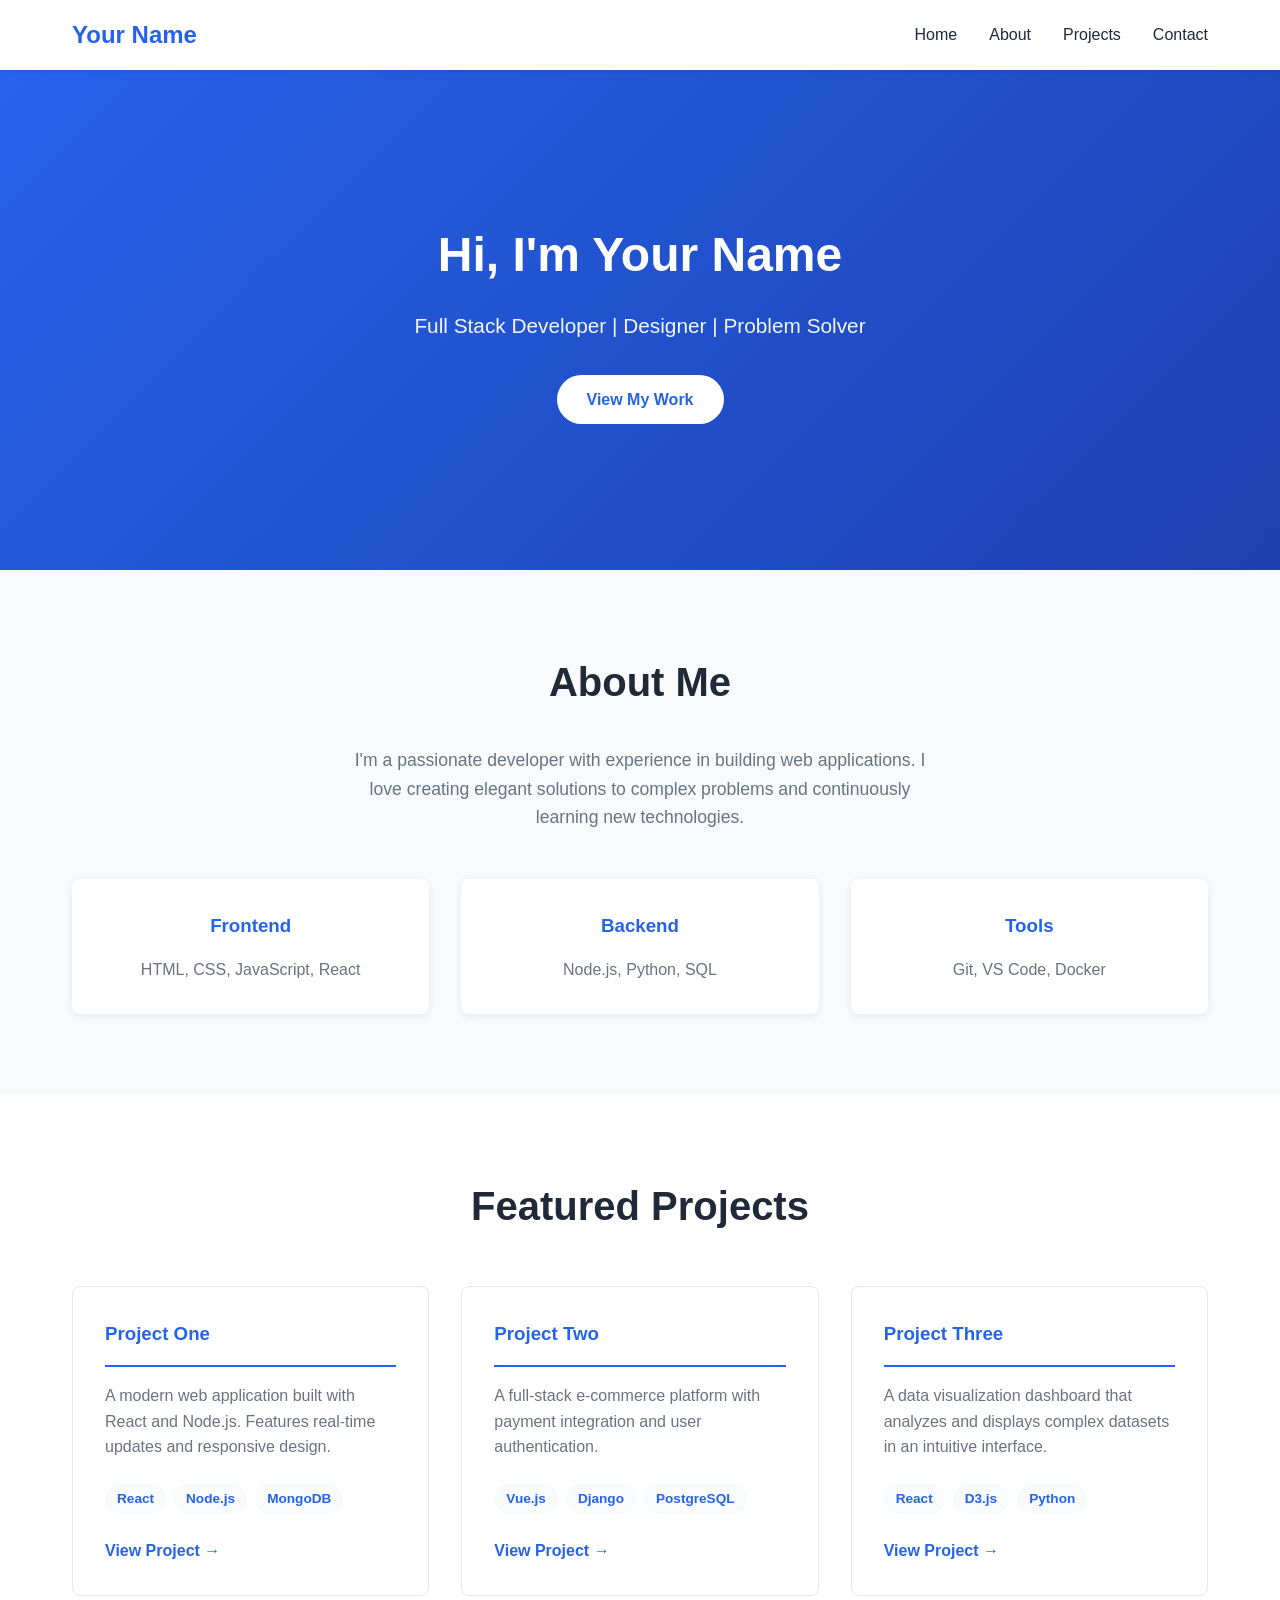
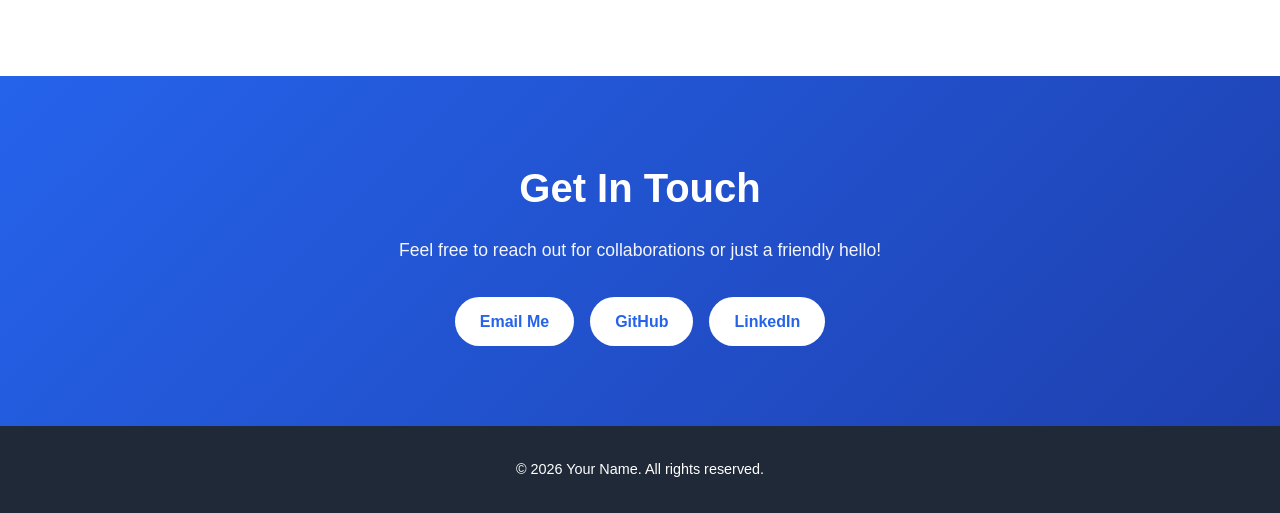
==== index.html @ 91c31c98 "first version of portfolio" ====
<!DOCTYPE html>
<html lang="en">
<head>
    <meta charset="UTF-8">
    <meta name="viewport" content="width=device-width, initial-scale=1.0">
    <title>Portfolio - Your Name</title>
    <link rel="stylesheet" href="style.css">
</head>
<body>
    <!-- Navigation -->
    <nav class="navbar">
        <div class="nav-container">
            <div class="logo">Your Name</div>
            <ul class="nav-menu">
                <li><a href="#home" class="nav-link">Home</a></li>
                <li><a href="#about" class="nav-link">About</a></li>
                <li><a href="#projects" class="nav-link">Projects</a></li>
                <li><a href="#contact" class="nav-link">Contact</a></li>
            </ul>
        </div>
    </nav>

    <!-- Hero Section -->
    <section id="home" class="hero">
        <div class="hero-content">
            <h1>Hi, I'm Your Name</h1>
            <p>Full Stack Developer | Designer | Problem Solver</p>
            <a href="#projects" class="cta-button">View My Work</a>
        </div>
    </section>

    <!-- About Section -->
    <section id="about" class="about">
        <div class="container">
            <h2>About Me</h2>
            <p>I'm a passionate developer with experience in building web applications. I love creating elegant solutions to complex problems and continuously learning new technologies.</p>
            <div class="skills">
                <div class="skill-item">
                    <h3>Frontend</h3>
                    <p>HTML, CSS, JavaScript, React</p>
                </div>
                <div class="skill-item">
                    <h3>Backend</h3>
                    <p>Node.js, Python, SQL</p>
                </div>
                <div class="skill-item">
                    <h3>Tools</h3>
                    <p>Git, VS Code, Docker</p>
                </div>
            </div>
        </div>
    </section>

    <!-- Projects Section -->
    <section id="projects" class="projects">
        <div class="container">
            <h2>Featured Projects</h2>
            <div class="projects-grid">
                <div class="project-card">
                    <div class="project-header">
                        <h3>Project One</h3>
                    </div>
                    <p>A modern web application built with React and Node.js. Features real-time updates and responsive design.</p>
                    <div class="project-tags">
                        <span>React</span>
                        <span>Node.js</span>
                        <span>MongoDB</span>
                    </div>
                    <a href="#" class="project-link">View Project →</a>
                </div>

                <div class="project-card">
                    <div class="project-header">
                        <h3>Project Two</h3>
                    </div>
                    <p>A full-stack e-commerce platform with payment integration and user authentication.</p>
                    <div class="project-tags">
                        <span>Vue.js</span>
                        <span>Django</span>
                        <span>PostgreSQL</span>
                    </div>
                    <a href="#" class="project-link">View Project →</a>
                </div>

                <div class="project-card">
                    <div class="project-header">
                        <h3>Project Three</h3>
                    </div>
                    <p>A data visualization dashboard that analyzes and displays complex datasets in an intuitive interface.</p>
                    <div class="project-tags">
                        <span>React</span>
                        <span>D3.js</span>
                        <span>Python</span>
                    </div>
                    <a href="#" class="project-link">View Project →</a>
                </div>
            </div>
        </div>
    </section>

    <!-- Contact Section -->
    <section id="contact" class="contact">
        <div class="container">
            <h2>Get In Touch</h2>
            <p>Feel free to reach out for collaborations or just a friendly hello!</p>
            <div class="contact-links">
                <a href="mailto:your.email@example.com" class="contact-button">Email Me</a>
                <a href="https://github.com" target="_blank" class="contact-button">GitHub</a>
                <a href="https://linkedin.com" target="_blank" class="contact-button">LinkedIn</a>
            </div>
        </div>
    </section>

    <!-- Footer -->
    <footer class="footer">
        <p>&copy; 2026 Your Name. All rights reserved.</p>
    </footer>

    <script src="script.js"></script>
</body>
</html>
---- style.css ----
* {
    margin: 0;
    padding: 0;
    box-sizing: border-box;
}

:root {
    --primary-color: #2563eb;
    --secondary-color: #1e40af;
    --text-color: #1f2937;
    --light-bg: #f9fafb;
    --border-color: #e5e7eb;
    --white: #ffffff;
}

body {
    font-family: -apple-system, BlinkMacSystemFont, 'Segoe UI', Roboto, Oxygen, Ubuntu, Cantarell, sans-serif;
    color: var(--text-color);
    line-height: 1.6;
    background-color: var(--white);
}

/* Navigation */
.navbar {
    background: var(--white);
    box-shadow: 0 1px 3px rgba(0, 0, 0, 0.1);
    position: sticky;
    top: 0;
    z-index: 100;
}

.nav-container {
    max-width: 1200px;
    margin: 0 auto;
    padding: 1rem 2rem;
    display: flex;
    justify-content: space-between;
    align-items: center;
}

.logo {
    font-size: 1.5rem;
    font-weight: bold;
    color: var(--primary-color);
}

.nav-menu {
    display: flex;
    list-style: none;
    gap: 2rem;
}

.nav-link {
    text-decoration: none;
    color: var(--text-color);
    transition: color 0.3s ease;
}

.nav-link:hover {
    color: var(--primary-color);
}

/* Hero Section */
.hero {
    background: linear-gradient(135deg, var(--primary-color) 0%, var(--secondary-color) 100%);
    color: var(--white);
    padding: 100px 2rem;
    text-align: center;
    min-height: 500px;
    display: flex;
    align-items: center;
    justify-content: center;
}

.hero-content h1 {
    font-size: 3rem;
    margin-bottom: 1rem;
    animation: fadeInUp 0.8s ease;
}

.hero-content p {
    font-size: 1.3rem;
    margin-bottom: 2rem;
    opacity: 0.95;
}

.cta-button {
    display: inline-block;
    background: var(--white);
    color: var(--primary-color);
    padding: 12px 30px;
    border-radius: 50px;
    text-decoration: none;
    font-weight: 600;
    transition: transform 0.3s ease, box-shadow 0.3s ease;
}

.cta-button:hover {
    transform: translateY(-3px);
    box-shadow: 0 10px 25px rgba(0, 0, 0, 0.2);
}

/* Container */
.container {
    max-width: 1200px;
    margin: 0 auto;
    padding: 0 2rem;
}

/* About Section */
.about {
    padding: 80px 2rem;
    background-color: var(--light-bg);
}

.about h2 {
    font-size: 2.5rem;
    margin-bottom: 2rem;
    text-align: center;
    color: var(--text-color);
}

.about > .container > p {
    font-size: 1.1rem;
    text-align: center;
    max-width: 600px;
    margin: 0 auto 3rem;
    color: #6b7280;
}

.skills {
    display: grid;
    grid-template-columns: repeat(auto-fit, minmax(250px, 1fr));
    gap: 2rem;
    margin-top: 3rem;
}

.skill-item {
    background: var(--white);
    padding: 2rem;
    border-radius: 8px;
    text-align: center;
    box-shadow: 0 2px 8px rgba(0, 0, 0, 0.08);
    transition: transform 0.3s ease;
}

.skill-item:hover {
    transform: translateY(-5px);
}

.skill-item h3 {
    color: var(--primary-color);
    margin-bottom: 1rem;
}

.skill-item p {
    color: #6b7280;
}

/* Projects Section */
.projects {
    padding: 80px 2rem;
}

.projects h2 {
    font-size: 2.5rem;
    text-align: center;
    margin-bottom: 3rem;
    color: var(--text-color);
}

.projects-grid {
    display: grid;
    grid-template-columns: repeat(auto-fit, minmax(300px, 1fr));
    gap: 2rem;
}

.project-card {
    background: var(--white);
    border: 1px solid var(--border-color);
    border-radius: 8px;
    padding: 2rem;
    transition: all 0.3s ease;
}

.project-card:hover {
    box-shadow: 0 10px 25px rgba(0, 0, 0, 0.1);
    transform: translateY(-5px);
    border-color: var(--primary-color);
}

.project-header {
    border-bottom: 2px solid var(--primary-color);
    padding-bottom: 1rem;
    margin-bottom: 1rem;
}

.project-card h3 {
    color: var(--primary-color);
}

.project-card p {
    color: #6b7280;
    margin-bottom: 1.5rem;
}

.project-tags {
    display: flex;
    flex-wrap: wrap;
    gap: 0.5rem;
    margin-bottom: 1.5rem;
}

.project-tags span {
    background: var(--light-bg);
    color: var(--primary-color);
    padding: 0.25rem 0.75rem;
    border-radius: 20px;
    font-size: 0.85rem;
    font-weight: 600;
}

.project-link {
    color: var(--primary-color);
    text-decoration: none;
    font-weight: 600;
    transition: color 0.3s ease;
}

.project-link:hover {
    color: var(--secondary-color);
}

/* Contact Section */
.contact {
    background: linear-gradient(135deg, var(--primary-color) 0%, var(--secondary-color) 100%);
    color: var(--white);
    padding: 80px 2rem;
    text-align: center;
}

.contact h2 {
    font-size: 2.5rem;
    margin-bottom: 1rem;
}

.contact > .container > p {
    font-size: 1.1rem;
    margin-bottom: 2rem;
    opacity: 0.95;
}

.contact-links {
    display: flex;
    gap: 1rem;
    justify-content: center;
    flex-wrap: wrap;
}

.contact-button {
    background: var(--white);
    color: var(--primary-color);
    padding: 12px 25px;
    border-radius: 50px;
    text-decoration: none;
    font-weight: 600;
    transition: all 0.3s ease;
}

.contact-button:hover {
    background: var(--light-bg);
    transform: translateY(-3px);
}

/* Footer */
.footer {
    background: var(--text-color);
    color: var(--white);
    text-align: center;
    padding: 2rem;
    font-size: 0.9rem;
}

/* Animations */
@keyframes fadeInUp {
    from {
        opacity: 0;
        transform: translateY(20px);
    }
    to {
        opacity: 1;
        transform: translateY(0);
    }
}

/* Responsive */
@media (max-width: 768px) {
    .nav-menu {
        gap: 1rem;
    }

    .hero-content h1 {
        font-size: 2rem;
    }

    .hero-content p {
        font-size: 1rem;
    }

    .about h2,
    .projects h2,
    .contact h2 {
        font-size: 2rem;
    }

    .contact-links {
        flex-direction: column;
        align-items: center;
    }

    .contact-button {
        width: 100%;
        max-width: 200px;
    }
}
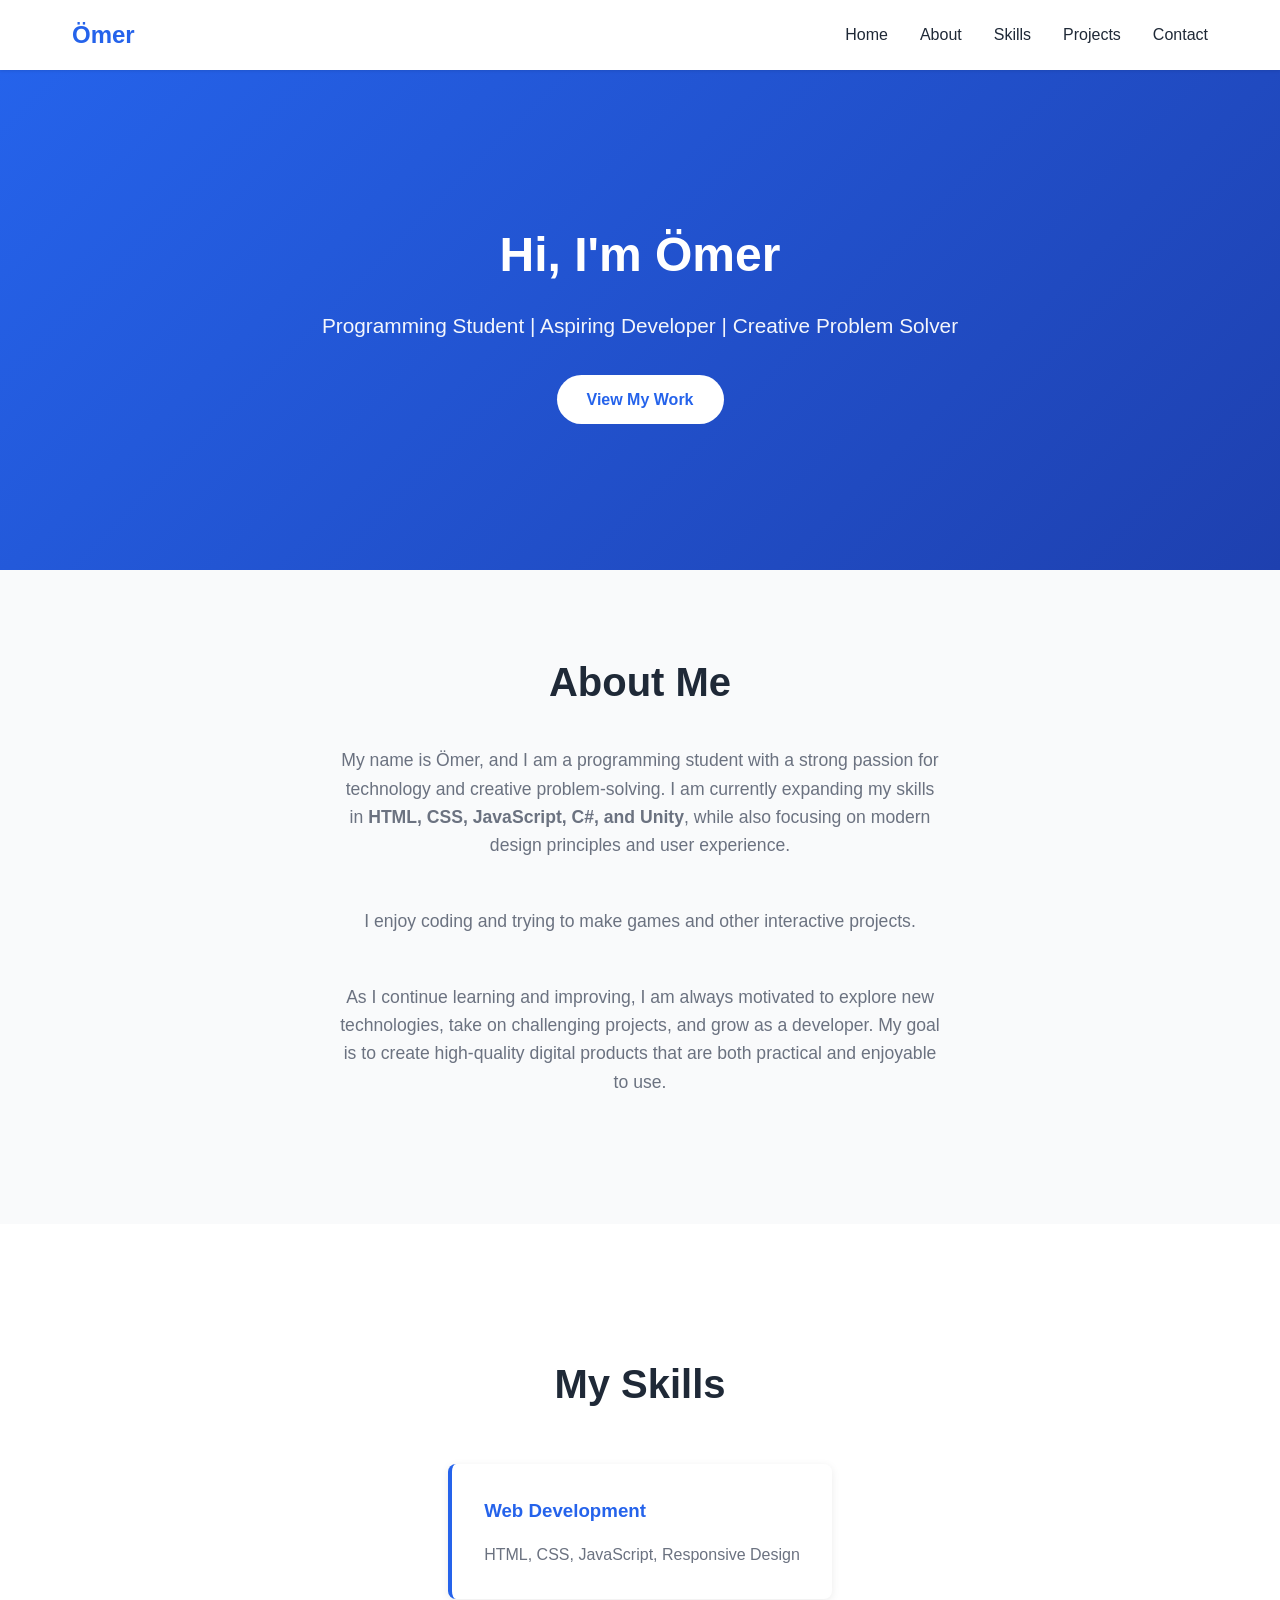
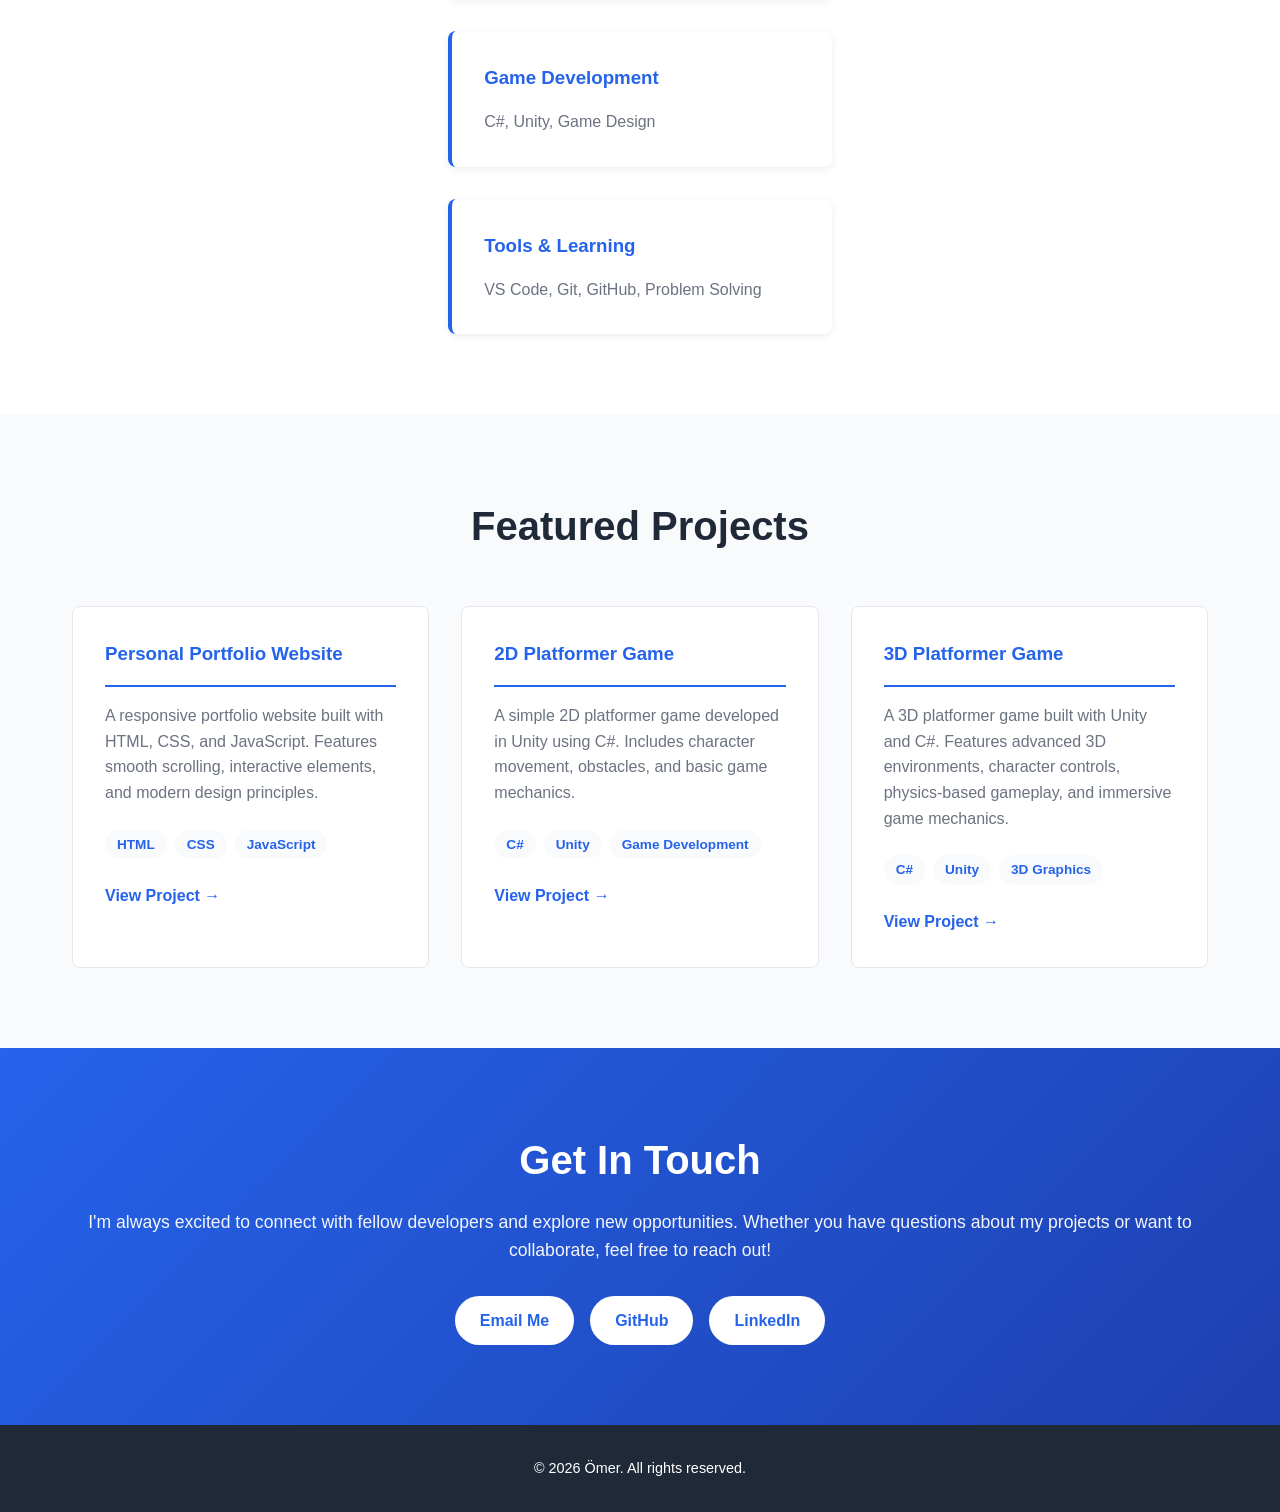
==== commit 190b0538: "h agsdunsa" ====
--- a/index.html
+++ b/index.html
@@ -3,17 +3,18 @@
 <head>
     <meta charset="UTF-8">
     <meta name="viewport" content="width=device-width, initial-scale=1.0">
-    <title>Portfolio - Your Name</title>
+    <title>Ömer - Full Stack Developer</title>
     <link rel="stylesheet" href="style.css">
 </head>
 <body>
     <!-- Navigation -->
     <nav class="navbar">
         <div class="nav-container">
-            <div class="logo">Your Name</div>
+            <div class="logo">Ömer</div>
             <ul class="nav-menu">
                 <li><a href="#home" class="nav-link">Home</a></li>
                 <li><a href="#about" class="nav-link">About</a></li>
+                <li><a href="#skills" class="nav-link">Skills</a></li>
                 <li><a href="#projects" class="nav-link">Projects</a></li>
                 <li><a href="#contact" class="nav-link">Contact</a></li>
             </ul>
@@ -23,8 +24,8 @@
     <!-- Hero Section -->
     <section id="home" class="hero">
         <div class="hero-content">
-            <h1>Hi, I'm Your Name</h1>
-            <p>Full Stack Developer | Designer | Problem Solver</p>
+            <h1>Hi, I'm Ömer</h1>
+            <p>Programming Student | Aspiring Developer | Creative Problem Solver</p>
             <a href="#projects" class="cta-button">View My Work</a>
         </div>
     </section>
@@ -33,19 +34,28 @@
     <section id="about" class="about">
         <div class="container">
             <h2>About Me</h2>
-            <p>I'm a passionate developer with experience in building web applications. I love creating elegant solutions to complex problems and continuously learning new technologies.</p>
-            <div class="skills">
-                <div class="skill-item">
-                    <h3>Frontend</h3>
-                    <p>HTML, CSS, JavaScript, React</p>
+            <p>My name is Ömer, and I am a programming student with a strong passion for technology and creative problem-solving. I am currently expanding my skills in <strong>HTML, CSS, JavaScript, C#, and Unity</strong>, while also focusing on modern design principles and user experience.</p>
+            <p>I enjoy coding and trying to make games and other interactive projects.</p>
+            <p>As I continue learning and improving, I am always motivated to explore new technologies, take on challenging projects, and grow as a developer. My goal is to create high-quality digital products that are both practical and enjoyable to use.</p>
+        </div>
+    </section>
+
+    <!-- Skills Section -->
+    <section id="skills" class="skills">
+        <div class="container">
+            <h2>My Skills</h2>
+            <div class="skills-grid">
+                <div class="skill-card">
+                    <h3>Web Development</h3>
+                    <p>HTML, CSS, JavaScript, Responsive Design</p>
                 </div>
-                <div class="skill-item">
-                    <h3>Backend</h3>
-                    <p>Node.js, Python, SQL</p>
+                <div class="skill-card">
+                    <h3>Game Development</h3>
+                    <p>C#, Unity, Game Design</p>
                 </div>
-                <div class="skill-item">
-                    <h3>Tools</h3>
-                    <p>Git, VS Code, Docker</p>
+                <div class="skill-card">
+                    <h3>Tools & Learning</h3>
+                    <p>VS Code, Git, GitHub, Problem Solving</p>
                 </div>
             </div>
         </div>
@@ -58,41 +68,41 @@
             <div class="projects-grid">
                 <div class="project-card">
                     <div class="project-header">
-                        <h3>Project One</h3>
+                        <h3>Personal Portfolio Website</h3>
                     </div>
-                    <p>A modern web application built with React and Node.js. Features real-time updates and responsive design.</p>
+                    <p>A responsive portfolio website built with HTML, CSS, and JavaScript. Features smooth scrolling, interactive elements, and modern design principles.</p>
                     <div class="project-tags">
-                        <span>React</span>
-                        <span>Node.js</span>
-                        <span>MongoDB</span>
+                        <span>HTML</span>
+                        <span>CSS</span>
+                        <span>JavaScript</span>
                     </div>
-                    <a href="#" class="project-link">View Project →</a>
+                    <a href="#" class="project-link" data-project="portfolio">View Project →</a>
                 </div>
 
                 <div class="project-card">
                     <div class="project-header">
-                        <h3>Project Two</h3>
+                        <h3>2D Platformer Game</h3>
                     </div>
-                    <p>A full-stack e-commerce platform with payment integration and user authentication.</p>
+                    <p>A simple 2D platformer game developed in Unity using C#. Includes character movement, obstacles, and basic game mechanics.</p>
                     <div class="project-tags">
-                        <span>Vue.js</span>
-                        <span>Django</span>
-                        <span>PostgreSQL</span>
+                        <span>C#</span>
+                        <span>Unity</span>
+                        <span>Game Development</span>
                     </div>
-                    <a href="#" class="project-link">View Project →</a>
+                    <a href="#" class="project-link" data-project="game">View Project →</a>
                 </div>
 
                 <div class="project-card">
                     <div class="project-header">
-                        <h3>Project Three</h3>
+                        <h3>3D Platformer Game</h3>
                     </div>
-                    <p>A data visualization dashboard that analyzes and displays complex datasets in an intuitive interface.</p>
+                    <p>A 3D platformer game built with Unity and C#. Features advanced 3D environments, character controls, physics-based gameplay, and immersive game mechanics.</p>
                     <div class="project-tags">
-                        <span>React</span>
-                        <span>D3.js</span>
-                        <span>Python</span>
+                        <span>C#</span>
+                        <span>Unity</span>
+                        <span>3D Graphics</span>
                     </div>
-                    <a href="#" class="project-link">View Project →</a>
+                    <a href="#" class="project-link" data-project="3dgame">View Project →</a>
                 </div>
             </div>
         </div>
@@ -102,9 +112,9 @@
     <section id="contact" class="contact">
         <div class="container">
             <h2>Get In Touch</h2>
-            <p>Feel free to reach out for collaborations or just a friendly hello!</p>
+            <p>I'm always excited to connect with fellow developers and explore new opportunities. Whether you have questions about my projects or want to collaborate, feel free to reach out!</p>
             <div class="contact-links">
-                <a href="mailto:your.email@example.com" class="contact-button">Email Me</a>
+                <a href="mailto:omer.kipcak@email.com" class="contact-button">Email Me</a>
                 <a href="https://github.com" target="_blank" class="contact-button">GitHub</a>
                 <a href="https://linkedin.com" target="_blank" class="contact-button">LinkedIn</a>
             </div>
@@ -113,8 +123,18 @@
 
     <!-- Footer -->
     <footer class="footer">
-        <p>&copy; 2026 Your Name. All rights reserved.</p>
+        <p>&copy; 2026 Ömer. All rights reserved.</p>
     </footer>
+
+    <!-- Project Modal -->
+    <div id="projectModal" class="modal">
+        <div class="modal-content">
+            <span class="close-modal">&times;</span>
+            <div id="modalContent">
+                <!-- Project details will be loaded here -->
+            </div>
+        </div>
+    </div>
 
     <script src="script.js"></script>
 </body>
--- a/style.css
+++ b/style.css
@@ -1,325 +1,931 @@
-* {
-    margin: 0;
-    padding: 0;
-    box-sizing: border-box;
-}
-
-:root {
-    --primary-color: #2563eb;
-    --secondary-color: #1e40af;
-    --text-color: #1f2937;
-    --light-bg: #f9fafb;
-    --border-color: #e5e7eb;
-    --white: #ffffff;
-}
-
-body {
-    font-family: -apple-system, BlinkMacSystemFont, 'Segoe UI', Roboto, Oxygen, Ubuntu, Cantarell, sans-serif;
-    color: var(--text-color);
-    line-height: 1.6;
-    background-color: var(--white);
-}
-
-/* Navigation */
-.navbar {
-    background: var(--white);
-    box-shadow: 0 1px 3px rgba(0, 0, 0, 0.1);
-    position: sticky;
-    top: 0;
-    z-index: 100;
-}
-
-.nav-container {
-    max-width: 1200px;
-    margin: 0 auto;
-    padding: 1rem 2rem;
-    display: flex;
-    justify-content: space-between;
-    align-items: center;
-}
-
-.logo {
-    font-size: 1.5rem;
-    font-weight: bold;
-    color: var(--primary-color);
-}
-
-.nav-menu {
-    display: flex;
-    list-style: none;
-    gap: 2rem;
-}
-
-.nav-link {
-    text-decoration: none;
-    color: var(--text-color);
-    transition: color 0.3s ease;
-}
-
-.nav-link:hover {
-    color: var(--primary-color);
-}
-
-/* Hero Section */
-.hero {
-    background: linear-gradient(135deg, var(--primary-color) 0%, var(--secondary-color) 100%);
-    color: var(--white);
-    padding: 100px 2rem;
-    text-align: center;
-    min-height: 500px;
-    display: flex;
-    align-items: center;
-    justify-content: center;
-}
-
-.hero-content h1 {
-    font-size: 3rem;
-    margin-bottom: 1rem;
-    animation: fadeInUp 0.8s ease;
-}
-
-.hero-content p {
-    font-size: 1.3rem;
-    margin-bottom: 2rem;
-    opacity: 0.95;
-}
-
-.cta-button {
-    display: inline-block;
-    background: var(--white);
-    color: var(--primary-color);
-    padding: 12px 30px;
-    border-radius: 50px;
-    text-decoration: none;
-    font-weight: 600;
-    transition: transform 0.3s ease, box-shadow 0.3s ease;
-}
-
-.cta-button:hover {
-    transform: translateY(-3px);
-    box-shadow: 0 10px 25px rgba(0, 0, 0, 0.2);
-}
-
-/* Container */
-.container {
-    max-width: 1200px;
-    margin: 0 auto;
-    padding: 0 2rem;
-}
-
-/* About Section */
-.about {
-    padding: 80px 2rem;
-    background-color: var(--light-bg);
-}
-
-.about h2 {
-    font-size: 2.5rem;
-    margin-bottom: 2rem;
-    text-align: center;
-    color: var(--text-color);
-}
-
-.about > .container > p {
-    font-size: 1.1rem;
-    text-align: center;
-    max-width: 600px;
-    margin: 0 auto 3rem;
-    color: #6b7280;
-}
-
-.skills {
-    display: grid;
-    grid-template-columns: repeat(auto-fit, minmax(250px, 1fr));
-    gap: 2rem;
-    margin-top: 3rem;
-}
-
-.skill-item {
-    background: var(--white);
-    padding: 2rem;
-    border-radius: 8px;
-    text-align: center;
-    box-shadow: 0 2px 8px rgba(0, 0, 0, 0.08);
-    transition: transform 0.3s ease;
-}
-
-.skill-item:hover {
-    transform: translateY(-5px);
-}
-
-.skill-item h3 {
-    color: var(--primary-color);
-    margin-bottom: 1rem;
-}
-
-.skill-item p {
-    color: #6b7280;
-}
-
-/* Projects Section */
-.projects {
-    padding: 80px 2rem;
-}
-
-.projects h2 {
-    font-size: 2.5rem;
-    text-align: center;
-    margin-bottom: 3rem;
-    color: var(--text-color);
-}
-
-.projects-grid {
-    display: grid;
-    grid-template-columns: repeat(auto-fit, minmax(300px, 1fr));
-    gap: 2rem;
-}
-
-.project-card {
-    background: var(--white);
-    border: 1px solid var(--border-color);
-    border-radius: 8px;
-    padding: 2rem;
-    transition: all 0.3s ease;
-}
-
-.project-card:hover {
-    box-shadow: 0 10px 25px rgba(0, 0, 0, 0.1);
-    transform: translateY(-5px);
-    border-color: var(--primary-color);
-}
-
-.project-header {
-    border-bottom: 2px solid var(--primary-color);
-    padding-bottom: 1rem;
-    margin-bottom: 1rem;
-}
-
-.project-card h3 {
-    color: var(--primary-color);
-}
-
-.project-card p {
-    color: #6b7280;
-    margin-bottom: 1.5rem;
-}
-
-.project-tags {
-    display: flex;
-    flex-wrap: wrap;
-    gap: 0.5rem;
-    margin-bottom: 1.5rem;
-}
-
-.project-tags span {
-    background: var(--light-bg);
-    color: var(--primary-color);
-    padding: 0.25rem 0.75rem;
-    border-radius: 20px;
-    font-size: 0.85rem;
-    font-weight: 600;
-}
-
-.project-link {
-    color: var(--primary-color);
-    text-decoration: none;
-    font-weight: 600;
-    transition: color 0.3s ease;
-}
-
-.project-link:hover {
-    color: var(--secondary-color);
-}
-
-/* Contact Section */
-.contact {
-    background: linear-gradient(135deg, var(--primary-color) 0%, var(--secondary-color) 100%);
-    color: var(--white);
-    padding: 80px 2rem;
-    text-align: center;
-}
-
-.contact h2 {
-    font-size: 2.5rem;
-    margin-bottom: 1rem;
-}
-
-.contact > .container > p {
-    font-size: 1.1rem;
-    margin-bottom: 2rem;
-    opacity: 0.95;
-}
-
-.contact-links {
-    display: flex;
-    gap: 1rem;
-    justify-content: center;
-    flex-wrap: wrap;
-}
-
-.contact-button {
-    background: var(--white);
-    color: var(--primary-color);
-    padding: 12px 25px;
-    border-radius: 50px;
-    text-decoration: none;
-    font-weight: 600;
-    transition: all 0.3s ease;
-}
-
-.contact-button:hover {
-    background: var(--light-bg);
-    transform: translateY(-3px);
-}
-
-/* Footer */
-.footer {
-    background: var(--text-color);
-    color: var(--white);
-    text-align: center;
-    padding: 2rem;
-    font-size: 0.9rem;
-}
-
-/* Animations */
-@keyframes fadeInUp {
-    from {
-        opacity: 0;
-        transform: translateY(20px);
-    }
-    to {
-        opacity: 1;
-        transform: translateY(0);
-    }
-}
-
-/* Responsive */
-@media (max-width: 768px) {
-    .nav-menu {
-        gap: 1rem;
-    }
-
-    .hero-content h1 {
-        font-size: 2rem;
-    }
-
-    .hero-content p {
-        font-size: 1rem;
-    }
-
-    .about h2,
-    .projects h2,
-    .contact h2 {
-        font-size: 2rem;
-    }
-
-    .contact-links {
-        flex-direction: column;
-        align-items: center;
-    }
-
-    .contact-button {
-        width: 100%;
-        max-width: 200px;
-    }
-}
+* {
+    margin: 0;
+    padding: 0;
+    box-sizing: border-box;
+}
+
+:root {
+    --primary-color: #2563eb;
+    --secondary-color: #1e40af;
+    --text-color: #1f2937;
+    --light-bg: #f9fafb;
+    --border-color: #e5e7eb;
+    --white: #ffffff;
+}
+
+body {
+    font-family: -apple-system, BlinkMacSystemFont, 'Segoe UI', Roboto, Oxygen, Ubuntu, Cantarell, sans-serif;
+    color: var(--text-color);
+    line-height: 1.6;
+    background-color: var(--white);
+}
+
+/* Navigation */
+.navbar {
+    background: var(--white);
+    box-shadow: 0 1px 3px rgba(0, 0, 0, 0.1);
+    position: sticky;
+    top: 0;
+    z-index: 100;
+}
+
+.nav-container {
+    max-width: 1200px;
+    margin: 0 auto;
+    padding: 1rem 2rem;
+    display: flex;
+    justify-content: space-between;
+    align-items: center;
+}
+
+.logo {
+    font-size: 1.5rem;
+    font-weight: bold;
+    color: var(--primary-color);
+}
+
+.nav-menu {
+    display: flex;
+    list-style: none;
+    gap: 2rem;
+}
+
+.nav-link {
+    text-decoration: none;
+    color: var(--text-color);
+    transition: color 0.3s ease;
+}
+
+.nav-link:hover {
+    color: var(--primary-color);
+}
+
+/* Hero Section */
+.hero {
+    background: linear-gradient(135deg, var(--primary-color) 0%, var(--secondary-color) 100%);
+    color: var(--white);
+    padding: 100px 2rem;
+    text-align: center;
+    min-height: 500px;
+    display: flex;
+    align-items: center;
+    justify-content: center;
+}
+
+.hero-content h1 {
+    font-size: 3rem;
+    margin-bottom: 1rem;
+    animation: fadeInUp 0.8s ease;
+}
+
+.hero-content p {
+    font-size: 1.3rem;
+    margin-bottom: 2rem;
+    opacity: 0.95;
+}
+
+.cta-button {
+    display: inline-block;
+    background: var(--white);
+    color: var(--primary-color);
+    padding: 12px 30px;
+    border-radius: 50px;
+    text-decoration: none;
+    font-weight: 600;
+    transition: transform 0.3s ease, box-shadow 0.3s ease;
+}
+
+.cta-button:hover {
+    transform: translateY(-3px);
+    box-shadow: 0 10px 25px rgba(0, 0, 0, 0.2);
+}
+
+/* Container */
+.container {
+    max-width: 1200px;
+    margin: 0 auto;
+    padding: 0 2rem;
+}
+
+/* About Section */
+.about {
+    padding: 80px 2rem;
+    background-color: var(--light-bg);
+}
+
+.about h2 {
+    font-size: 2.5rem;
+    margin-bottom: 2rem;
+    text-align: center;
+    color: var(--text-color);
+}
+
+.about .container > p {
+    font-size: 1.1rem;
+    text-align: center;
+    max-width: 700px;
+    margin: 0 auto;
+    color: #6b7280;
+}
+
+/* Skills Section */
+.skills {
+    padding: 80px 2rem;
+}
+
+.skills h2 {
+    font-size: 2.5rem;
+    text-align: center;
+    margin-bottom: 3rem;
+    color: var(--text-color);
+}
+
+.skills-grid {
+    display: grid;
+    grid-template-columns: repeat(auto-fit, minmax(250px, 1fr));
+    gap: 2rem;
+}
+
+.skill-card {
+    background: var(--white);
+    padding: 2rem;
+    border-radius: 8px;
+    border-left: 4px solid var(--primary-color);
+    box-shadow: 0 2px 8px rgba(0, 0, 0, 0.08);
+    transition: transform 0.3s ease;
+}
+
+.skill-card:hover {
+    transform: translateY(-5px);
+    box-shadow: 0 8px 16px rgba(0, 0, 0, 0.12);
+}
+
+.skill-card h3 {
+    color: var(--primary-color);
+    margin-bottom: 1rem;
+}
+
+.skill-card p {
+    color: #6b7280;
+}
+
+/* Projects Section */
+.projects {
+    padding: 80px 2rem;
+    background-color: var(--light-bg);
+}
+
+.projects h2 {
+    font-size: 2.5rem;
+    text-align: center;
+    margin-bottom: 3rem;
+    color: var(--text-color);
+}
+
+.projects-grid {
+    display: grid;
+    grid-template-columns: repeat(auto-fit, minmax(300px, 1fr));
+    gap: 2rem;
+}
+
+.project-card {
+    background: var(--white);
+    border: 1px solid var(--border-color);
+    border-radius: 8px;
+    padding: 2rem;
+    transition: all 0.3s ease;
+}
+
+.project-card:hover {
+    box-shadow: 0 10px 25px rgba(0, 0, 0, 0.1);
+    transform: translateY(-5px);
+    border-color: var(--primary-color);
+}
+
+.project-header {
+    border-bottom: 2px solid var(--primary-color);
+    padding-bottom: 1rem;
+    margin-bottom: 1rem;
+}
+
+.project-card h3 {
+    color: var(--primary-color);
+}
+
+.project-card p {
+    color: #6b7280;
+    margin-bottom: 1.5rem;
+}
+
+.project-tags {
+    display: flex;
+    flex-wrap: wrap;
+    gap: 0.5rem;
+    margin-bottom: 1.5rem;
+}
+
+.project-tags span {
+    background: var(--light-bg);
+    color: var(--primary-color);
+    padding: 0.25rem 0.75rem;
+    border-radius: 20px;
+    font-size: 0.85rem;
+    font-weight: 600;
+}
+
+.project-link {
+    color: var(--primary-color);
+    text-decoration: none;
+    font-weight: 600;
+    transition: color 0.3s ease;
+}
+
+.project-link:hover {
+    color: var(--secondary-color);
+}
+
+/* Contact Section */
+.contact {
+    background: linear-gradient(135deg, var(--primary-color) 0%, var(--secondary-color) 100%);
+    color: var(--white);
+    padding: 80px 2rem;
+    text-align: center;
+}
+
+.contact h2 {
+    font-size: 2.5rem;
+    margin-bottom: 1rem;
+}
+
+.contact .container > p {
+    font-size: 1.1rem;
+    margin-bottom: 2rem;
+    opacity: 0.95;
+}
+
+.contact-links {
+    display: flex;
+    gap: 1rem;
+    justify-content: center;
+    flex-wrap: wrap;
+}
+
+.contact-button {
+    background: var(--white);
+    color: var(--primary-color);
+    padding: 12px 25px;
+    border-radius: 50px;
+    text-decoration: none;
+    font-weight: 600;
+    transition: all 0.3s ease;
+}
+
+.contact-button:hover {
+    background: var(--light-bg);
+    transform: translateY(-3px);
+}
+
+/* Footer */
+.footer {
+    background: var(--text-color);
+    color: var(--white);
+    text-align: center;
+    padding: 2rem;
+    font-size: 0.9rem;
+}
+
+/* Animations */
+@keyframes fadeInUp {
+    from {
+        opacity: 0;
+        transform: translateY(20px);
+    }
+    to {
+        opacity: 1;
+        transform: translateY(0);
+    }
+}
+
+/* Responsive */
+@media (max-width: 768px) {
+    .nav-menu {
+        gap: 1rem;
+    }
+
+    .hero-content h1 {
+        font-size: 2rem;
+    }
+
+    .hero-content p {
+        font-size: 1rem;
+    }
+
+    .about h2,
+    .skills h2,
+    .projects h2,
+    .contact h2 {
+        font-size: 2rem;
+    }
+
+    .contact-links {
+        flex-direction: column;
+        align-items: center;
+    }
+
+    .contact-button {
+        width: 100%;
+        max-width: 200px;
+    }
+}
+
+/* Modal Styles */
+.modal {
+    display: none;
+    position: fixed;
+    z-index: 1000;
+    left: 0;
+    top: 0;
+    width: 100%;
+    height: 100%;
+    background-color: rgba(0, 0, 0, 0.7);
+    animation: fadeIn 0.3s ease;
+}
+
+.modal-content {
+    background-color: var(--white);
+    margin: 5% auto;
+    padding: 2rem;
+    border-radius: 8px;
+    width: 90%;
+    max-width: 600px;
+    position: relative;
+    box-shadow: 0 10px 30px rgba(0, 0, 0, 0.3);
+    animation: slideIn 0.3s ease;
+}
+
+.close-modal {
+    position: absolute;
+    top: 15px;
+    right: 20px;
+    font-size: 28px;
+    font-weight: bold;
+    color: var(--text-color);
+    cursor: pointer;
+    transition: color 0.3s ease;
+}
+
+.close-modal:hover {
+    color: var(--primary-color);
+}
+
+@keyframes fadeIn {
+    from { opacity: 0; }
+    to { opacity: 1; }
+}
+
+@keyframes slideIn {
+    from { transform: translateY(-50px); opacity: 0; }
+    to { transform: translateY(0); opacity: 1; }
+}
+
+.nav-link {
+    text-decoration: none;
+    color: var(--text-color);
+    transition: color 0.3s ease;
+}
+
+.nav-link:hover {
+    color: var(--primary-color);
+}
+
+/* Hero Section */
+.hero {
+    background: linear-gradient(135deg, var(--primary-color) 0%, var(--secondary-color) 100%);
+    color: var(--white);
+    padding: 100px 2rem;
+    text-align: center;
+    min-height: 500px;
+    display: flex;
+    align-items: center;
+    justify-content: center;
+}
+
+.hero-content h1 {
+    font-size: 3rem;
+    margin-bottom: 1rem;
+    animation: fadeInUp 0.8s ease;
+}
+
+.hero-content p {
+    font-size: 1.3rem;
+    margin-bottom: 2rem;
+    opacity: 0.95;
+}
+
+.cta-button {
+    display: inline-block;
+    background: var(--white);
+    color: var(--primary-color);
+    padding: 12px 30px;
+    border-radius: 50px;
+    text-decoration: none;
+    font-weight: 600;
+    transition: transform 0.3s ease, box-shadow 0.3s ease;
+}
+
+.cta-button:hover {
+    transform: translateY(-3px);
+    box-shadow: 0 10px 25px rgba(0, 0, 0, 0.2);
+}
+
+/* Container */
+.container {
+    max-width: 1200px;
+    margin: 0 auto;
+    padding: 0 2rem;
+}
+
+/* About Section */
+.about {
+    padding: 80px 2rem;
+    background-color: var(--light-bg);
+}
+
+.about h2 {
+    font-size: 2.5rem;
+    margin-bottom: 2rem;
+    text-align: center;
+    color: var(--text-color);
+}
+
+.about > .container > p {
+    font-size: 1.1rem;
+    text-align: center;
+    max-width: 600px;
+    margin: 0 auto 3rem;
+    color: #6b7280;
+}
+
+.skills {
+    display: grid;
+    grid-template-columns: repeat(auto-fit, minmax(250px, 1fr));
+    gap: 2rem;
+    margin-top: 3rem;
+}
+
+.skill-item {
+    background: var(--white);
+    padding: 2rem;
+    border-radius: 8px;
+    text-align: center;
+    box-shadow: 0 2px 8px rgba(0, 0, 0, 0.08);
+    transition: transform 0.3s ease;
+}
+
+.skill-item:hover {
+    transform: translateY(-5px);
+}
+
+.skill-item h3 {
+    color: var(--primary-color);
+    margin-bottom: 1rem;
+}
+
+.skill-item p {
+    color: #6b7280;
+}
+
+/* Experience Section */
+.experience {
+    padding: 80px 2rem;
+    background-color: var(--light-bg);
+}
+
+.experience h2 {
+    font-size: 2.5rem;
+    text-align: center;
+    margin-bottom: 3rem;
+    color: var(--text-color);
+}
+
+.timeline {
+    max-width: 800px;
+    margin: 0 auto;
+}
+
+.timeline-item {
+    background: var(--white);
+    padding: 2rem;
+    margin-bottom: 2rem;
+    border-left: 4px solid var(--primary-color);
+    border-radius: 0 8px 8px 0;
+    box-shadow: 0 2px 8px rgba(0, 0, 0, 0.08);
+    transition: all 0.3s ease;
+}
+
+.timeline-item:hover {
+    box-shadow: 0 8px 16px rgba(0, 0, 0, 0.12);
+    transform: translateX(10px);
+}
+
+.timeline-header {
+    margin-bottom: 1rem;
+    padding-bottom: 1rem;
+    border-bottom: 2px solid var(--border-color);
+}
+
+.timeline-header h3 {
+    color: var(--primary-color);
+    margin-bottom: 0.5rem;
+    font-size: 1.3rem;
+}
+
+.company {
+    display: block;
+    font-weight: 600;
+    color: var(--text-color);
+    margin-bottom: 0.25rem;
+}
+
+.date {
+    display: block;
+    color: #9ca3af;
+    font-size: 0.9rem;
+}
+
+.timeline-item > p {
+    color: #6b7280;
+    margin-bottom: 1.5rem;
+}
+
+.experience-highlights {
+    list-style: none;
+    padding-left: 0;
+}
+
+.experience-highlights li {
+    color: #6b7280;
+    padding-left: 1.5rem;
+    margin-bottom: 0.75rem;
+    position: relative;
+}
+
+.experience-highlights li:before {
+    content: "✓";
+    position: absolute;
+    left: 0;
+    color: var(--primary-color);
+    font-weight: bold;
+}
+
+/* Packages Section */
+.packages {
+    padding: 80px 2rem;
+}
+
+.packages h2 {
+    font-size: 2.5rem;
+    text-align: center;
+    margin-bottom: 3rem;
+    color: var(--text-color);
+}
+
+.packages-grid {
+    display: grid;
+    grid-template-columns: repeat(auto-fit, minmax(320px, 1fr));
+    gap: 2rem;
+    max-width: 1200px;
+    margin: 0 auto;
+}
+
+.package-card {
+    background: var(--white);
+    border: 2px solid var(--border-color);
+    border-radius: 12px;
+    padding: 2rem;
+    transition: all 0.3s ease;
+    position: relative;
+    display: flex;
+    flex-direction: column;
+}
+
+.package-card:hover {
+    transform: translateY(-10px);
+    box-shadow: 0 15px 40px rgba(0, 0, 0, 0.15);
+}
+
+.package-card.featured {
+    border-color: var(--primary-color);
+    box-shadow: 0 10px 30px rgba(37, 99, 235, 0.2);
+    transform: scale(1.05);
+}
+
+.package-card.featured:hover {
+    transform: translateY(-10px) scale(1.05);
+    box-shadow: 0 15px 40px rgba(37, 99, 235, 0.3);
+}
+
+.package-badge {
+    position: absolute;
+    top: -12px;
+    left: 20px;
+    background: var(--primary-color);
+    color: var(--white);
+    padding: 0.5rem 1rem;
+    border-radius: 20px;
+    font-size: 0.85rem;
+    font-weight: 600;
+}
+
+.package-card h3 {
+    color: var(--primary-color);
+    font-size: 1.5rem;
+    margin-top: 1rem;
+    margin-bottom: 1rem;
+}
+
+.package-info {
+    background: var(--light-bg);
+    padding: 1rem;
+    border-radius: 8px;
+    margin-bottom: 1.5rem;
+}
+
+.info-item {
+    display: flex;
+    justify-content: space-between;
+    margin-bottom: 0.75rem;
+}
+
+.info-item:last-child {
+    margin-bottom: 0;
+}
+
+.label {
+    font-weight: 600;
+    color: var(--text-color);
+}
+
+.value {
+    color: #6b7280;
+}
+
+.price {
+    color: var(--primary-color);
+    font-size: 1.3rem;
+    font-weight: bold;
+}
+
+.package-card > p {
+    color: #6b7280;
+    margin-bottom: 1.5rem;
+    font-size: 0.95rem;
+}
+
+.package-content {
+    list-style: none;
+    padding: 0;
+    margin-bottom: 2rem;
+    flex-grow: 1;
+}
+
+.package-content li {
+    color: #6b7280;
+    padding-left: 1.5rem;
+    margin-bottom: 0.75rem;
+    position: relative;
+    font-size: 0.95rem;
+}
+
+.package-content li:before {
+    content: "✓";
+    position: absolute;
+    left: 0;
+    color: var(--primary-color);
+    font-weight: bold;
+}
+
+.package-button {
+    background: var(--primary-color);
+    color: var(--white);
+    border: none;
+    padding: 12px 24px;
+    border-radius: 8px;
+    font-size: 1rem;
+    font-weight: 600;
+    cursor: pointer;
+    transition: all 0.3s ease;
+}
+
+.package-button:hover {
+    background: var(--secondary-color);
+    transform: translateY(-2px);
+    box-shadow: 0 5px 15px rgba(37, 99, 235, 0.3);
+}
+
+/* Projects Section */
+.projects {
+    padding: 80px 2rem;
+}
+
+.projects h2 {
+    font-size: 2.5rem;
+    text-align: center;
+    margin-bottom: 3rem;
+    color: var(--text-color);
+}
+
+.projects-grid {
+    display: grid;
+    grid-template-columns: repeat(auto-fit, minmax(300px, 1fr));
+    gap: 2rem;
+}
+
+.project-card {
+    background: var(--white);
+    border: 1px solid var(--border-color);
+    border-radius: 8px;
+    padding: 2rem;
+    transition: all 0.3s ease;
+}
+
+.project-card:hover {
+    box-shadow: 0 10px 25px rgba(0, 0, 0, 0.1);
+    transform: translateY(-5px);
+    border-color: var(--primary-color);
+}
+
+.project-header {
+    border-bottom: 2px solid var(--primary-color);
+    padding-bottom: 1rem;
+    margin-bottom: 1rem;
+}
+
+.project-card h3 {
+    color: var(--primary-color);
+}
+
+.project-card p {
+    color: #6b7280;
+    margin-bottom: 1.5rem;
+}
+
+.project-tags {
+    display: flex;
+    flex-wrap: wrap;
+    gap: 0.5rem;
+    margin-bottom: 1.5rem;
+}
+
+.project-tags span {
+    background: var(--light-bg);
+    color: var(--primary-color);
+    padding: 0.25rem 0.75rem;
+    border-radius: 20px;
+    font-size: 0.85rem;
+    font-weight: 600;
+}
+
+.project-link {
+    color: var(--primary-color);
+    text-decoration: none;
+    font-weight: 600;
+    transition: color 0.3s ease;
+}
+
+.project-link:hover {
+    color: var(--secondary-color);
+}
+
+/* Contact Section */
+.contact {
+    background: linear-gradient(135deg, var(--primary-color) 0%, var(--secondary-color) 100%);
+    color: var(--white);
+    padding: 80px 2rem;
+    text-align: center;
+}
+
+.contact h2 {
+    font-size: 2.5rem;
+    margin-bottom: 1rem;
+}
+
+.contact > .container > p {
+    font-size: 1.1rem;
+    margin-bottom: 2rem;
+    opacity: 0.95;
+}
+
+.contact-links {
+    display: flex;
+    gap: 1rem;
+    justify-content: center;
+    flex-wrap: wrap;
+}
+
+.contact-button {
+    background: var(--white);
+    color: var(--primary-color);
+    padding: 12px 25px;
+    border-radius: 50px;
+    text-decoration: none;
+    font-weight: 600;
+    transition: all 0.3s ease;
+}
+
+.contact-button:hover {
+    background: var(--light-bg);
+    transform: translateY(-3px);
+}
+
+/* Footer */
+.footer {
+    background: var(--text-color);
+    color: var(--white);
+    text-align: center;
+    padding: 2rem;
+    font-size: 0.9rem;
+}
+
+/* Animations */
+@keyframes fadeInUp {
+    from {
+        opacity: 0;
+        transform: translateY(20px);
+    }
+    to {
+        opacity: 1;
+        transform: translateY(0);
+    }
+}
+
+/* Responsive */
+@media (max-width: 768px) {
+    .nav-menu {
+        gap: 1rem;
+    }
+
+    .hero-content h1 {
+        font-size: 2rem;
+    }
+
+    .hero-content p {
+        font-size: 1rem;
+    }
+
+    .about h2,
+    .projects h2,
+    .contact h2 {
+        font-size: 2rem;
+    }
+
+    .contact-links {
+        flex-direction: column;
+        align-items: center;
+    }
+
+    .contact-button {
+        width: 100%;
+        max-width: 200px;
+    }
+}
+/ *   M o d a l   S t y l e s   * / 
+ . m o d a l   { 
+         d i s p l a y :   n o n e ; 
+         p o s i t i o n :   f i x e d ; 
+         z - i n d e x :   1 0 0 0 ; 
+         l e f t :   0 ; 
+         t o p :   0 ; 
+         w i d t h :   1 0 0 % ; 
+         h e i g h t :   1 0 0 % ; 
+         b a c k g r o u n d - c o l o r :   r g b a ( 0 ,   0 ,   0 ,   0 . 7 ) ; 
+ } 
+ 
+ . m o d a l - c o n t e n t   { 
+         b a c k g r o u n d - c o l o r :   # f f f f f f ; 
+         m a r g i n :   5 %   a u t o ; 
+         p a d d i n g :   2 r e m ; 
+         b o r d e r - r a d i u s :   8 p x ; 
+         w i d t h :   9 0 % ; 
+         m a x - w i d t h :   6 0 0 p x ; 
+         p o s i t i o n :   r e l a t i v e ; 
+         b o x - s h a d o w :   0   1 0 p x   3 0 p x   r g b a ( 0 ,   0 ,   0 ,   0 . 3 ) ; 
+         m a x - h e i g h t :   8 0 v h ; 
+         o v e r f l o w - y :   a u t o ; 
+ } 
+ 
+ . c l o s e - m o d a l   { 
+         p o s i t i o n :   a b s o l u t e ; 
+         t o p :   1 5 p x ; 
+         r i g h t :   2 0 p x ; 
+         f o n t - s i z e :   2 8 p x ; 
+         f o n t - w e i g h t :   b o l d ; 
+         c o l o r :   # 1 f 2 9 3 7 ; 
+         c u r s o r :   p o i n t e r ; 
+ } 
+ 
+ . c l o s e - m o d a l : h o v e r   { 
+         c o l o r :   # 2 5 6 3 e b ; 
+ } + 
+ 
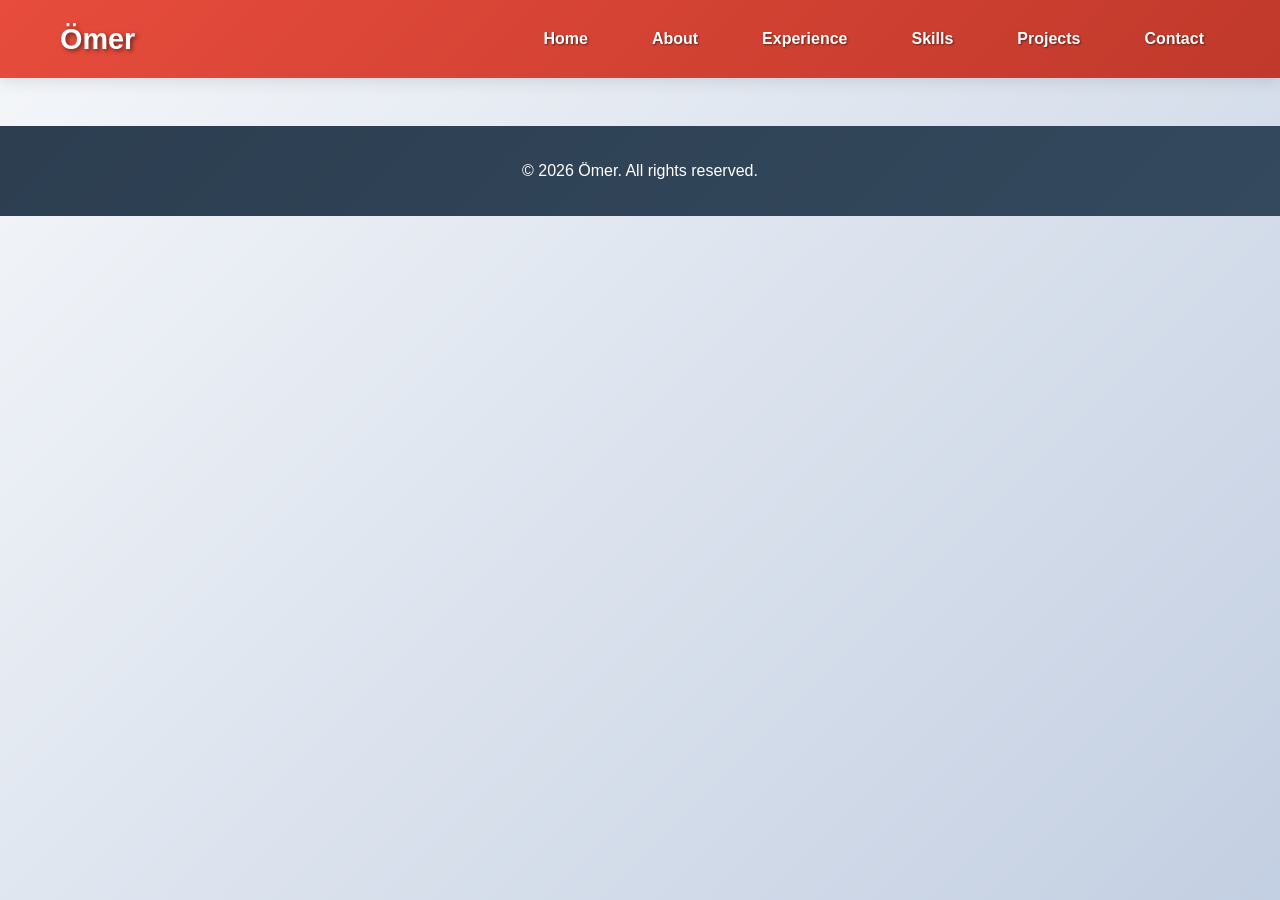
==== commit 9b4812e5: "asdasd asd" ====
--- a/index.html
+++ b/index.html
@@ -14,6 +14,7 @@
             <ul class="nav-menu">
                 <li><a href="#home" class="nav-link">Home</a></li>
                 <li><a href="#about" class="nav-link">About</a></li>
+                <li><a href="#experience" class="nav-link">Experience</a></li>
                 <li><a href="#skills" class="nav-link">Skills</a></li>
                 <li><a href="#projects" class="nav-link">Projects</a></li>
                 <li><a href="#contact" class="nav-link">Contact</a></li>
@@ -40,26 +41,78 @@
         </div>
     </section>
 
+    <!-- Work Experience Section -->
+    <section id="experience" class="experience">
+        <div class="container">
+            <h2>Work Experience</h2>
+            <div class="experience-timeline">
+                <div class="experience-card">
+                    <div class="experience-header">
+                        <h3>Programming Student</h3>
+                        <span class="experience-date">2022 - Present</span>
+                    </div>
+                    <p class="experience-role"><strong>Educational Focus</strong></p>
+                    <p>Currently pursuing programming education with focus on full-stack development, game design, and modern web technologies. Developing practical skills in C#, Unity, HTML, CSS, and JavaScript through coursework and personal projects.</p>
+                </div>
+
+                <div class="experience-card">
+                    <div class="experience-header">
+                        <h3>Home Projects & Learning</h3>
+                        <span class="experience-date">Ongoing</span>
+                    </div>
+                    <p class="experience-role"><strong>Self-Directed Development</strong></p>
+                    <p>Building personal portfolio through independent projects including 2D and 3D games in Unity, responsive web applications, and interactive experiences. Continuously learning new technologies and best practices in software development.</p>
+                </div>
+            </div>
+        </div>
+    </section>
+
     <!-- Skills Section -->
     <section id="skills" class="skills">
         <div class="container">
             <h2>My Skills</h2>
             <div class="skills-grid">
                 <div class="skill-card">
-                    <h3>Web Development</h3>
-                    <p>HTML, CSS, JavaScript, Responsive Design</p>
+                    <h3>🎮 Game Development</h3>
+                    <ul class="skill-list">
+                        <li>Unity</li>
+                        <li>C#</li>
+                        <li>Game Design</li>
+                        <li>3D Modeling Basics</li>
+                    </ul>
                 </div>
                 <div class="skill-card">
-                    <h3>Game Development</h3>
-                    <p>C#, Unity, Game Design</p>
+                    <h3>💻 Web Development</h3>
+                    <ul class="skill-list">
+                        <li>HTML5</li>
+                        <li>CSS3</li>
+                        <li>JavaScript</li>
+                        <li>Responsive Design</li>
+                    </ul>
                 </div>
                 <div class="skill-card">
-                    <h3>Tools & Learning</h3>
-                    <p>VS Code, Git, GitHub, Problem Solving</p>
+                    <h3>🛠️ Tools & Technologies</h3>
+                    <ul class="skill-list">
+                        <li>Git & GitHub</li>
+                        <li>Visual Studio Code</li>
+                        <li>Visual Studio</li>
+                        <li>Version Control</li>
+                    </ul>
+                </div>
+                <div class="skill-card">
+                    <h3>💡 Soft Skills</h3>
+                    <ul class="skill-list">
+                        <li>Problem Solving</li>
+                        <li>Creative Thinking</li>
+                        <li>Project Planning</li>
+                        <li>Self-Learning</li>
+                    </ul>
                 </div>
             </div>
         </div>
     </section>
+
+    <!-- Previous Skills Section Content Removed -->
 
     <!-- Projects Section -->
     <section id="projects" class="projects">
@@ -114,9 +167,14 @@
             <h2>Get In Touch</h2>
             <p>I'm always excited to connect with fellow developers and explore new opportunities. Whether you have questions about my projects or want to collaborate, feel free to reach out!</p>
             <div class="contact-links">
-                <a href="mailto:omer.kipcak@email.com" class="contact-button">Email Me</a>
-                <a href="https://github.com" target="_blank" class="contact-button">GitHub</a>
-                <a href="https://linkedin.com" target="_blank" class="contact-button">LinkedIn</a>
+                <a href="mailto:omer.kipcak@gmail.com" class="contact-button">📧 Email</a>
+                <a href="https://github.com/Kebabb001" target="_blank" class="contact-button">💻 GitHub</a>
+                <a href="https://linkedin.com/in/omerkilicak" target="_blank" class="contact-button">💼 LinkedIn</a>
+            </div>
+            <div class="contact-info">
+                <p><strong>Email:</strong> omer.kipcak@gmail.com</p>
+                <p><strong>Location:</strong> Finland</p>
+                <p><strong>Available for:</strong> Freelance Projects, Internships, Collaboration</p>
             </div>
         </div>
     </section>
--- a/style.css
+++ b/style.css
@@ -1,931 +1,1083 @@
-* {
-    margin: 0;
-    padding: 0;
-    box-sizing: border-box;
-}
-
-:root {
-    --primary-color: #2563eb;
-    --secondary-color: #1e40af;
-    --text-color: #1f2937;
-    --light-bg: #f9fafb;
-    --border-color: #e5e7eb;
-    --white: #ffffff;
-}
-
-body {
-    font-family: -apple-system, BlinkMacSystemFont, 'Segoe UI', Roboto, Oxygen, Ubuntu, Cantarell, sans-serif;
-    color: var(--text-color);
-    line-height: 1.6;
-    background-color: var(--white);
-}
-
-/* Navigation */
-.navbar {
-    background: var(--white);
-    box-shadow: 0 1px 3px rgba(0, 0, 0, 0.1);
-    position: sticky;
-    top: 0;
-    z-index: 100;
-}
-
-.nav-container {
-    max-width: 1200px;
-    margin: 0 auto;
-    padding: 1rem 2rem;
-    display: flex;
-    justify-content: space-between;
-    align-items: center;
-}
-
-.logo {
-    font-size: 1.5rem;
-    font-weight: bold;
-    color: var(--primary-color);
-}
-
-.nav-menu {
-    display: flex;
-    list-style: none;
-    gap: 2rem;
-}
-
-.nav-link {
-    text-decoration: none;
-    color: var(--text-color);
-    transition: color 0.3s ease;
-}
-
-.nav-link:hover {
-    color: var(--primary-color);
-}
-
-/* Hero Section */
-.hero {
-    background: linear-gradient(135deg, var(--primary-color) 0%, var(--secondary-color) 100%);
-    color: var(--white);
-    padding: 100px 2rem;
-    text-align: center;
-    min-height: 500px;
-    display: flex;
-    align-items: center;
-    justify-content: center;
-}
-
-.hero-content h1 {
-    font-size: 3rem;
-    margin-bottom: 1rem;
-    animation: fadeInUp 0.8s ease;
-}
-
-.hero-content p {
-    font-size: 1.3rem;
-    margin-bottom: 2rem;
-    opacity: 0.95;
-}
-
-.cta-button {
-    display: inline-block;
-    background: var(--white);
-    color: var(--primary-color);
-    padding: 12px 30px;
-    border-radius: 50px;
-    text-decoration: none;
-    font-weight: 600;
-    transition: transform 0.3s ease, box-shadow 0.3s ease;
-}
-
-.cta-button:hover {
-    transform: translateY(-3px);
-    box-shadow: 0 10px 25px rgba(0, 0, 0, 0.2);
-}
-
-/* Container */
-.container {
-    max-width: 1200px;
-    margin: 0 auto;
-    padding: 0 2rem;
-}
-
-/* About Section */
-.about {
-    padding: 80px 2rem;
-    background-color: var(--light-bg);
-}
-
-.about h2 {
-    font-size: 2.5rem;
-    margin-bottom: 2rem;
-    text-align: center;
-    color: var(--text-color);
-}
-
-.about .container > p {
-    font-size: 1.1rem;
-    text-align: center;
-    max-width: 700px;
-    margin: 0 auto;
-    color: #6b7280;
-}
-
-/* Skills Section */
-.skills {
-    padding: 80px 2rem;
-}
-
-.skills h2 {
-    font-size: 2.5rem;
-    text-align: center;
-    margin-bottom: 3rem;
-    color: var(--text-color);
-}
-
-.skills-grid {
-    display: grid;
-    grid-template-columns: repeat(auto-fit, minmax(250px, 1fr));
-    gap: 2rem;
-}
-
-.skill-card {
-    background: var(--white);
-    padding: 2rem;
-    border-radius: 8px;
-    border-left: 4px solid var(--primary-color);
-    box-shadow: 0 2px 8px rgba(0, 0, 0, 0.08);
-    transition: transform 0.3s ease;
-}
-
-.skill-card:hover {
-    transform: translateY(-5px);
-    box-shadow: 0 8px 16px rgba(0, 0, 0, 0.12);
-}
-
-.skill-card h3 {
-    color: var(--primary-color);
-    margin-bottom: 1rem;
-}
-
-.skill-card p {
-    color: #6b7280;
-}
-
-/* Projects Section */
-.projects {
-    padding: 80px 2rem;
-    background-color: var(--light-bg);
-}
-
-.projects h2 {
-    font-size: 2.5rem;
-    text-align: center;
-    margin-bottom: 3rem;
-    color: var(--text-color);
-}
-
-.projects-grid {
-    display: grid;
-    grid-template-columns: repeat(auto-fit, minmax(300px, 1fr));
-    gap: 2rem;
-}
-
-.project-card {
-    background: var(--white);
-    border: 1px solid var(--border-color);
-    border-radius: 8px;
-    padding: 2rem;
-    transition: all 0.3s ease;
-}
-
-.project-card:hover {
-    box-shadow: 0 10px 25px rgba(0, 0, 0, 0.1);
-    transform: translateY(-5px);
-    border-color: var(--primary-color);
-}
-
-.project-header {
-    border-bottom: 2px solid var(--primary-color);
-    padding-bottom: 1rem;
-    margin-bottom: 1rem;
-}
-
-.project-card h3 {
-    color: var(--primary-color);
-}
-
-.project-card p {
-    color: #6b7280;
-    margin-bottom: 1.5rem;
-}
-
-.project-tags {
-    display: flex;
-    flex-wrap: wrap;
-    gap: 0.5rem;
-    margin-bottom: 1.5rem;
-}
-
-.project-tags span {
-    background: var(--light-bg);
-    color: var(--primary-color);
-    padding: 0.25rem 0.75rem;
-    border-radius: 20px;
-    font-size: 0.85rem;
-    font-weight: 600;
-}
-
-.project-link {
-    color: var(--primary-color);
-    text-decoration: none;
-    font-weight: 600;
-    transition: color 0.3s ease;
-}
-
-.project-link:hover {
-    color: var(--secondary-color);
-}
-
-/* Contact Section */
-.contact {
-    background: linear-gradient(135deg, var(--primary-color) 0%, var(--secondary-color) 100%);
-    color: var(--white);
-    padding: 80px 2rem;
-    text-align: center;
-}
-
-.contact h2 {
-    font-size: 2.5rem;
-    margin-bottom: 1rem;
-}
-
-.contact .container > p {
-    font-size: 1.1rem;
-    margin-bottom: 2rem;
-    opacity: 0.95;
-}
-
-.contact-links {
-    display: flex;
-    gap: 1rem;
-    justify-content: center;
-    flex-wrap: wrap;
-}
-
-.contact-button {
-    background: var(--white);
-    color: var(--primary-color);
-    padding: 12px 25px;
-    border-radius: 50px;
-    text-decoration: none;
-    font-weight: 600;
-    transition: all 0.3s ease;
-}
-
-.contact-button:hover {
-    background: var(--light-bg);
-    transform: translateY(-3px);
-}
-
-/* Footer */
-.footer {
-    background: var(--text-color);
-    color: var(--white);
-    text-align: center;
-    padding: 2rem;
-    font-size: 0.9rem;
-}
-
-/* Animations */
-@keyframes fadeInUp {
-    from {
-        opacity: 0;
-        transform: translateY(20px);
-    }
-    to {
-        opacity: 1;
-        transform: translateY(0);
-    }
-}
-
-/* Responsive */
-@media (max-width: 768px) {
-    .nav-menu {
-        gap: 1rem;
-    }
-
-    .hero-content h1 {
-        font-size: 2rem;
-    }
-
-    .hero-content p {
-        font-size: 1rem;
-    }
-
-    .about h2,
-    .skills h2,
-    .projects h2,
-    .contact h2 {
-        font-size: 2rem;
-    }
-
-    .contact-links {
-        flex-direction: column;
-        align-items: center;
-    }
-
-    .contact-button {
-        width: 100%;
-        max-width: 200px;
-    }
-}
-
-/* Modal Styles */
-.modal {
-    display: none;
-    position: fixed;
-    z-index: 1000;
-    left: 0;
-    top: 0;
-    width: 100%;
-    height: 100%;
-    background-color: rgba(0, 0, 0, 0.7);
-    animation: fadeIn 0.3s ease;
-}
-
-.modal-content {
-    background-color: var(--white);
-    margin: 5% auto;
-    padding: 2rem;
-    border-radius: 8px;
-    width: 90%;
-    max-width: 600px;
-    position: relative;
-    box-shadow: 0 10px 30px rgba(0, 0, 0, 0.3);
-    animation: slideIn 0.3s ease;
-}
-
-.close-modal {
-    position: absolute;
-    top: 15px;
-    right: 20px;
-    font-size: 28px;
-    font-weight: bold;
-    color: var(--text-color);
-    cursor: pointer;
-    transition: color 0.3s ease;
-}
-
-.close-modal:hover {
-    color: var(--primary-color);
-}
-
-@keyframes fadeIn {
-    from { opacity: 0; }
-    to { opacity: 1; }
-}
-
-@keyframes slideIn {
-    from { transform: translateY(-50px); opacity: 0; }
-    to { transform: translateY(0); opacity: 1; }
-}
-
-.nav-link {
-    text-decoration: none;
-    color: var(--text-color);
-    transition: color 0.3s ease;
-}
-
-.nav-link:hover {
-    color: var(--primary-color);
-}
-
-/* Hero Section */
-.hero {
-    background: linear-gradient(135deg, var(--primary-color) 0%, var(--secondary-color) 100%);
-    color: var(--white);
-    padding: 100px 2rem;
-    text-align: center;
-    min-height: 500px;
-    display: flex;
-    align-items: center;
-    justify-content: center;
-}
-
-.hero-content h1 {
-    font-size: 3rem;
-    margin-bottom: 1rem;
-    animation: fadeInUp 0.8s ease;
-}
-
-.hero-content p {
-    font-size: 1.3rem;
-    margin-bottom: 2rem;
-    opacity: 0.95;
-}
-
-.cta-button {
-    display: inline-block;
-    background: var(--white);
-    color: var(--primary-color);
-    padding: 12px 30px;
-    border-radius: 50px;
-    text-decoration: none;
-    font-weight: 600;
-    transition: transform 0.3s ease, box-shadow 0.3s ease;
-}
-
-.cta-button:hover {
-    transform: translateY(-3px);
-    box-shadow: 0 10px 25px rgba(0, 0, 0, 0.2);
-}
-
-/* Container */
-.container {
-    max-width: 1200px;
-    margin: 0 auto;
-    padding: 0 2rem;
-}
-
-/* About Section */
-.about {
-    padding: 80px 2rem;
-    background-color: var(--light-bg);
-}
-
-.about h2 {
-    font-size: 2.5rem;
-    margin-bottom: 2rem;
-    text-align: center;
-    color: var(--text-color);
-}
-
-.about > .container > p {
-    font-size: 1.1rem;
-    text-align: center;
-    max-width: 600px;
-    margin: 0 auto 3rem;
-    color: #6b7280;
-}
-
-.skills {
-    display: grid;
-    grid-template-columns: repeat(auto-fit, minmax(250px, 1fr));
-    gap: 2rem;
-    margin-top: 3rem;
-}
-
-.skill-item {
-    background: var(--white);
-    padding: 2rem;
-    border-radius: 8px;
-    text-align: center;
-    box-shadow: 0 2px 8px rgba(0, 0, 0, 0.08);
-    transition: transform 0.3s ease;
-}
-
-.skill-item:hover {
-    transform: translateY(-5px);
-}
-
-.skill-item h3 {
-    color: var(--primary-color);
-    margin-bottom: 1rem;
-}
-
-.skill-item p {
-    color: #6b7280;
-}
-
-/* Experience Section */
-.experience {
-    padding: 80px 2rem;
-    background-color: var(--light-bg);
-}
-
-.experience h2 {
-    font-size: 2.5rem;
-    text-align: center;
-    margin-bottom: 3rem;
-    color: var(--text-color);
-}
-
-.timeline {
-    max-width: 800px;
-    margin: 0 auto;
-}
-
-.timeline-item {
-    background: var(--white);
-    padding: 2rem;
-    margin-bottom: 2rem;
-    border-left: 4px solid var(--primary-color);
-    border-radius: 0 8px 8px 0;
-    box-shadow: 0 2px 8px rgba(0, 0, 0, 0.08);
-    transition: all 0.3s ease;
-}
-
-.timeline-item:hover {
-    box-shadow: 0 8px 16px rgba(0, 0, 0, 0.12);
-    transform: translateX(10px);
-}
-
-.timeline-header {
-    margin-bottom: 1rem;
-    padding-bottom: 1rem;
-    border-bottom: 2px solid var(--border-color);
-}
-
-.timeline-header h3 {
-    color: var(--primary-color);
-    margin-bottom: 0.5rem;
-    font-size: 1.3rem;
-}
-
-.company {
-    display: block;
-    font-weight: 600;
-    color: var(--text-color);
-    margin-bottom: 0.25rem;
-}
-
-.date {
-    display: block;
-    color: #9ca3af;
-    font-size: 0.9rem;
-}
-
-.timeline-item > p {
-    color: #6b7280;
-    margin-bottom: 1.5rem;
-}
-
-.experience-highlights {
-    list-style: none;
-    padding-left: 0;
-}
-
-.experience-highlights li {
-    color: #6b7280;
-    padding-left: 1.5rem;
-    margin-bottom: 0.75rem;
-    position: relative;
-}
-
-.experience-highlights li:before {
-    content: "✓";
-    position: absolute;
-    left: 0;
-    color: var(--primary-color);
-    font-weight: bold;
-}
-
-/* Packages Section */
-.packages {
-    padding: 80px 2rem;
-}
-
-.packages h2 {
-    font-size: 2.5rem;
-    text-align: center;
-    margin-bottom: 3rem;
-    color: var(--text-color);
-}
-
-.packages-grid {
-    display: grid;
-    grid-template-columns: repeat(auto-fit, minmax(320px, 1fr));
-    gap: 2rem;
-    max-width: 1200px;
-    margin: 0 auto;
-}
-
-.package-card {
-    background: var(--white);
-    border: 2px solid var(--border-color);
-    border-radius: 12px;
-    padding: 2rem;
-    transition: all 0.3s ease;
-    position: relative;
-    display: flex;
-    flex-direction: column;
-}
-
-.package-card:hover {
-    transform: translateY(-10px);
-    box-shadow: 0 15px 40px rgba(0, 0, 0, 0.15);
-}
-
-.package-card.featured {
-    border-color: var(--primary-color);
-    box-shadow: 0 10px 30px rgba(37, 99, 235, 0.2);
-    transform: scale(1.05);
-}
-
-.package-card.featured:hover {
-    transform: translateY(-10px) scale(1.05);
-    box-shadow: 0 15px 40px rgba(37, 99, 235, 0.3);
-}
-
-.package-badge {
-    position: absolute;
-    top: -12px;
-    left: 20px;
-    background: var(--primary-color);
-    color: var(--white);
-    padding: 0.5rem 1rem;
-    border-radius: 20px;
-    font-size: 0.85rem;
-    font-weight: 600;
-}
-
-.package-card h3 {
-    color: var(--primary-color);
-    font-size: 1.5rem;
-    margin-top: 1rem;
-    margin-bottom: 1rem;
-}
-
-.package-info {
-    background: var(--light-bg);
-    padding: 1rem;
-    border-radius: 8px;
-    margin-bottom: 1.5rem;
-}
-
-.info-item {
-    display: flex;
-    justify-content: space-between;
-    margin-bottom: 0.75rem;
-}
-
-.info-item:last-child {
-    margin-bottom: 0;
-}
-
-.label {
-    font-weight: 600;
-    color: var(--text-color);
-}
-
-.value {
-    color: #6b7280;
-}
-
-.price {
-    color: var(--primary-color);
-    font-size: 1.3rem;
-    font-weight: bold;
-}
-
-.package-card > p {
-    color: #6b7280;
-    margin-bottom: 1.5rem;
-    font-size: 0.95rem;
-}
-
-.package-content {
-    list-style: none;
-    padding: 0;
-    margin-bottom: 2rem;
-    flex-grow: 1;
-}
-
-.package-content li {
-    color: #6b7280;
-    padding-left: 1.5rem;
-    margin-bottom: 0.75rem;
-    position: relative;
-    font-size: 0.95rem;
-}
-
-.package-content li:before {
-    content: "✓";
-    position: absolute;
-    left: 0;
-    color: var(--primary-color);
-    font-weight: bold;
-}
-
-.package-button {
-    background: var(--primary-color);
-    color: var(--white);
-    border: none;
-    padding: 12px 24px;
-    border-radius: 8px;
-    font-size: 1rem;
-    font-weight: 600;
-    cursor: pointer;
-    transition: all 0.3s ease;
-}
-
-.package-button:hover {
-    background: var(--secondary-color);
-    transform: translateY(-2px);
-    box-shadow: 0 5px 15px rgba(37, 99, 235, 0.3);
-}
-
-/* Projects Section */
-.projects {
-    padding: 80px 2rem;
-}
-
-.projects h2 {
-    font-size: 2.5rem;
-    text-align: center;
-    margin-bottom: 3rem;
-    color: var(--text-color);
-}
-
-.projects-grid {
-    display: grid;
-    grid-template-columns: repeat(auto-fit, minmax(300px, 1fr));
-    gap: 2rem;
-}
-
-.project-card {
-    background: var(--white);
-    border: 1px solid var(--border-color);
-    border-radius: 8px;
-    padding: 2rem;
-    transition: all 0.3s ease;
-}
-
-.project-card:hover {
-    box-shadow: 0 10px 25px rgba(0, 0, 0, 0.1);
-    transform: translateY(-5px);
-    border-color: var(--primary-color);
-}
-
-.project-header {
-    border-bottom: 2px solid var(--primary-color);
-    padding-bottom: 1rem;
-    margin-bottom: 1rem;
-}
-
-.project-card h3 {
-    color: var(--primary-color);
-}
-
-.project-card p {
-    color: #6b7280;
-    margin-bottom: 1.5rem;
-}
-
-.project-tags {
-    display: flex;
-    flex-wrap: wrap;
-    gap: 0.5rem;
-    margin-bottom: 1.5rem;
-}
-
-.project-tags span {
-    background: var(--light-bg);
-    color: var(--primary-color);
-    padding: 0.25rem 0.75rem;
-    border-radius: 20px;
-    font-size: 0.85rem;
-    font-weight: 600;
-}
-
-.project-link {
-    color: var(--primary-color);
-    text-decoration: none;
-    font-weight: 600;
-    transition: color 0.3s ease;
-}
-
-.project-link:hover {
-    color: var(--secondary-color);
-}
-
-/* Contact Section */
-.contact {
-    background: linear-gradient(135deg, var(--primary-color) 0%, var(--secondary-color) 100%);
-    color: var(--white);
-    padding: 80px 2rem;
-    text-align: center;
-}
-
-.contact h2 {
-    font-size: 2.5rem;
-    margin-bottom: 1rem;
-}
-
-.contact > .container > p {
-    font-size: 1.1rem;
-    margin-bottom: 2rem;
-    opacity: 0.95;
-}
-
-.contact-links {
-    display: flex;
-    gap: 1rem;
-    justify-content: center;
-    flex-wrap: wrap;
-}
-
-.contact-button {
-    background: var(--white);
-    color: var(--primary-color);
-    padding: 12px 25px;
-    border-radius: 50px;
-    text-decoration: none;
-    font-weight: 600;
-    transition: all 0.3s ease;
-}
-
-.contact-button:hover {
-    background: var(--light-bg);
-    transform: translateY(-3px);
-}
-
-/* Footer */
-.footer {
-    background: var(--text-color);
-    color: var(--white);
-    text-align: center;
-    padding: 2rem;
-    font-size: 0.9rem;
-}
-
-/* Animations */
-@keyframes fadeInUp {
-    from {
-        opacity: 0;
-        transform: translateY(20px);
-    }
-    to {
-        opacity: 1;
-        transform: translateY(0);
-    }
-}
-
-/* Responsive */
-@media (max-width: 768px) {
-    .nav-menu {
-        gap: 1rem;
-    }
-
-    .hero-content h1 {
-        font-size: 2rem;
-    }
-
-    .hero-content p {
-        font-size: 1rem;
-    }
-
-    .about h2,
-    .projects h2,
-    .contact h2 {
-        font-size: 2rem;
-    }
-
-    .contact-links {
-        flex-direction: column;
-        align-items: center;
-    }
-
-    .contact-button {
-        width: 100%;
-        max-width: 200px;
-    }
-}
-/ *   M o d a l   S t y l e s   * / 
- . m o d a l   { 
-         d i s p l a y :   n o n e ; 
-         p o s i t i o n :   f i x e d ; 
-         z - i n d e x :   1 0 0 0 ; 
-         l e f t :   0 ; 
-         t o p :   0 ; 
-         w i d t h :   1 0 0 % ; 
-         h e i g h t :   1 0 0 % ; 
-         b a c k g r o u n d - c o l o r :   r g b a ( 0 ,   0 ,   0 ,   0 . 7 ) ; 
- } 
- 
- . m o d a l - c o n t e n t   { 
-         b a c k g r o u n d - c o l o r :   # f f f f f f ; 
-         m a r g i n :   5 %   a u t o ; 
-         p a d d i n g :   2 r e m ; 
-         b o r d e r - r a d i u s :   8 p x ; 
-         w i d t h :   9 0 % ; 
-         m a x - w i d t h :   6 0 0 p x ; 
-         p o s i t i o n :   r e l a t i v e ; 
-         b o x - s h a d o w :   0   1 0 p x   3 0 p x   r g b a ( 0 ,   0 ,   0 ,   0 . 3 ) ; 
-         m a x - h e i g h t :   8 0 v h ; 
-         o v e r f l o w - y :   a u t o ; 
- } 
- 
- . c l o s e - m o d a l   { 
-         p o s i t i o n :   a b s o l u t e ; 
-         t o p :   1 5 p x ; 
-         r i g h t :   2 0 p x ; 
-         f o n t - s i z e :   2 8 p x ; 
-         f o n t - w e i g h t :   b o l d ; 
-         c o l o r :   # 1 f 2 9 3 7 ; 
-         c u r s o r :   p o i n t e r ; 
- } 
- 
- . c l o s e - m o d a l : h o v e r   { 
-         c o l o r :   # 2 5 6 3 e b ; 
- } - 
- +/* Base Styles */
+* {
+    margin: 0;
+    padding: 0;
+    box-sizing: border-box;
+}
+
+:root {
+    --primary: #e74c3c;
+    --secondary: #c0392b;
+    --accent: #f39c12;
+    --text: #2c3e50;
+    --light: #ecf0f1;
+    --gray: #95a5a6;
+    --white: #ffffff;
+    --shadow: 0 4px 15px rgba(0,0,0,0.1);
+}
+
+body {
+    font-family: 'Segoe UI', Tahoma, Geneva, Verdana, sans-serif;
+    color: var(--text);
+    line-height: 1.6;
+    background: linear-gradient(135deg, #f5f7fa 0%, #c3cfe2 100%);
+    min-height: 100vh;
+}
+
+.container {
+    max-width: 1200px;
+    margin: 0 auto;
+    padding: 0 20px;
+}
+
+/* Header & Navigation */
+.header {
+    background: linear-gradient(135deg, var(--primary) 0%, var(--secondary) 100%);
+    color: var(--white);
+    padding: 1rem 0;
+    position: sticky;
+    top: 0;
+    z-index: 1000;
+    box-shadow: var(--shadow);
+}
+
+.navbar {
+    background: linear-gradient(135deg, var(--primary) 0%, var(--secondary) 100%);
+    color: var(--white);
+    padding: 1rem 0;
+    position: sticky;
+    top: 0;
+    z-index: 1000;
+    box-shadow: var(--shadow);
+}
+
+.nav-container {
+    max-width: 1200px;
+    margin: 0 auto;
+    padding: 0 20px;
+    display: flex;
+    justify-content: space-between;
+    align-items: center;
+}
+
+.hamburger {
+    display: none;
+    flex-direction: column;
+    background: none;
+    border: none;
+    cursor: pointer;
+    padding: 0.5rem;
+}
+
+.hamburger span {
+    width: 25px;
+    height: 3px;
+    background: var(--white);
+    margin: 3px 0;
+    transition: 0.3s;
+}
+
+.logo {
+    font-size: 1.8rem;
+    font-weight: bold;
+    color: var(--white);
+    text-shadow: 2px 2px 4px rgba(0,0,0,0.5);
+}
+
+.nav-menu {
+    list-style: none;
+    display: flex;
+    gap: 2rem;
+    flex-wrap: wrap;
+}
+
+.nav-link {
+    color: var(--white);
+    text-decoration: none;
+    font-weight: 600;
+    padding: 0.5rem 1rem;
+    border-radius: 4px;
+    transition: all 0.3s ease;
+    text-shadow: 1px 1px 2px rgba(0,0,0,0.5);
+}
+
+.nav-link:hover {
+    background: rgba(255,255,255,0.2);
+    transform: translateY(-2px);
+}
+
+/* Hero Section */
+.hero {
+    background: linear-gradient(135deg, rgba(0, 0, 0, 0.2) 0%, rgba(0, 0, 0, 0.2) 100%), url('https://images.unsplash.com/photo-1513104890138-7c749659a591?w=1920&h=1080&fit=crop') no-repeat center center / cover;
+    color: var(--white);
+    padding: 100px 20px;
+    text-align: center;
+    min-height: 400px;
+    display: flex;
+    align-items: center;
+    justify-content: center;
+}
+
+.hero-content h1 {
+    font-size: 3rem;
+    margin-bottom: 1rem;
+    text-shadow: 2px 2px 4px rgba(0,0,0,0.8);
+}
+
+.hero-content p {
+    font-size: 1.3rem;
+    margin-bottom: 2rem;
+    opacity: 0.95;
+    text-shadow: 1px 1px 2px rgba(0,0,0,0.8);
+}
+
+.cta-button {
+    display: inline-block;
+    background: var(--white);
+    color: var(--primary);
+    padding: 12px 30px;
+    border-radius: 6px;
+    text-decoration: none;
+    font-weight: 600;
+    transition: all 0.3s ease;
+}
+
+.cta-button:hover {
+    transform: translateY(-3px);
+    box-shadow: 0 8px 20px rgba(231,76,60,0.3);
+}
+
+/* Buttons */
+.btn {
+    display: inline-block;
+    padding: 0.8rem 2rem;
+    border: none;
+    border-radius: 6px;
+    cursor: pointer;
+    font-weight: 600;
+    text-decoration: none;
+    transition: all 0.3s ease;
+    text-align: center;
+}
+
+.btn-primary {
+    background: linear-gradient(135deg, var(--primary) 0%, var(--secondary) 100%);
+    color: var(--white);
+}
+
+.btn-primary:hover {
+    transform: translateY(-3px);
+    box-shadow: 0 8px 20px rgba(231,76,60,0.3);
+}
+
+.btn-secondary {
+    background: var(--light);
+    color: var(--text);
+    border: 2px solid var(--primary);
+}
+
+.btn-secondary:hover {
+    background: var(--primary);
+    color: var(--white);
+}
+
+.full-width {
+    width: 100%;
+}
+
+/* About Section */
+.about {
+    padding: 80px 20px;
+    background: var(--white);
+}
+
+.about h2 {
+    text-align: center;
+    font-size: 2.5rem;
+    margin-bottom: 3rem;
+    color: var(--primary);
+}
+
+.about-grid {
+    display: grid;
+    grid-template-columns: repeat(auto-fit, minmax(250px, 1fr));
+    gap: 2rem;
+}
+
+.about-card {
+    background: var(--light);
+    padding: 2rem;
+    border-radius: 8px;
+    text-align: center;
+    transition: all 0.3s ease;
+}
+
+.about-card:hover {
+    transform: translateY(-10px);
+    box-shadow: var(--shadow);
+}
+
+.about-card h3 {
+    color: var(--primary);
+    margin-bottom: 1rem;
+    font-size: 1.3rem;
+}
+
+/* Work Experience Section */
+.experience {
+    padding: 80px 20px;
+    background: var(--light);
+}
+
+.experience h2 {
+    text-align: center;
+    font-size: 2.5rem;
+    margin-bottom: 3rem;
+    color: var(--primary);
+}
+
+.experience-timeline {
+    max-width: 800px;
+    margin: 0 auto;
+    display: grid;
+    gap: 2rem;
+}
+
+.experience-card {
+    background: var(--white);
+    padding: 2rem;
+    border-radius: 8px;
+    border-left: 4px solid var(--primary);
+    box-shadow: var(--shadow);
+    transition: all 0.3s ease;
+}
+
+.experience-card:hover {
+    transform: translateX(10px);
+    box-shadow: 0 8px 25px rgba(231,76,60,0.2);
+}
+
+.experience-header {
+    display: flex;
+    justify-content: space-between;
+    align-items: baseline;
+    margin-bottom: 1rem;
+    flex-wrap: wrap;
+    gap: 1rem;
+}
+
+.experience-header h3 {
+    color: var(--primary);
+    font-size: 1.5rem;
+    margin: 0;
+}
+
+.experience-date {
+    background: var(--primary);
+    color: var(--white);
+    padding: 0.4rem 0.8rem;
+    border-radius: 20px;
+    font-size: 0.85rem;
+    font-weight: 600;
+    white-space: nowrap;
+}
+
+.experience-role {
+    color: var(--secondary);
+    font-weight: 600;
+    margin: 0.5rem 0 1rem 0;
+}
+
+.experience-card p {
+    color: var(--gray);
+    line-height: 1.7;
+    margin: 0.5rem 0;
+}
+
+/* Enhanced Skills Section */
+.skills {
+    padding: 80px 20px;
+    background: var(--white);
+}
+
+.skills h2 {
+    text-align: center;
+    font-size: 2.5rem;
+    margin-bottom: 3rem;
+    color: var(--primary);
+}
+
+.skills-grid {
+    display: grid;
+    grid-template-columns: repeat(auto-fit, minmax(250px, 1fr));
+    gap: 2rem;
+}
+
+.skill-card {
+    background: var(--light);
+    padding: 2rem;
+    border-radius: 8px;
+    text-align: center;
+    transition: all 0.3s ease;
+}
+
+.skill-card:hover {
+    transform: translateY(-10px);
+    box-shadow: var(--shadow);
+    background: var(--white);
+}
+
+.skill-card h3 {
+    color: var(--primary);
+    margin-bottom: 1rem;
+    font-size: 1.3rem;
+}
+
+.skill-card p {
+    color: var(--gray);
+}
+
+.skill-list {
+    list-style: none;
+    padding: 0;
+    margin: 0;
+    text-align: left;
+}
+
+.skill-list li {
+    padding: 0.5rem 0;
+    color: var(--text);
+    border-bottom: 1px solid var(--light);
+    transition: all 0.3s ease;
+}
+
+.skill-list li:last-child {
+    border-bottom: none;
+}
+
+.skill-list li::before {
+    content: "✓ ";
+    color: var(--primary);
+    font-weight: bold;
+    margin-right: 0.5rem;
+}
+
+.skill-card:hover .skill-list li {
+    color: var(--primary);
+    padding-left: 0.5rem;
+}
+
+/* Projects Section */
+.projects {
+    padding: 80px 20px;
+    background: var(--white);
+}
+
+.projects h2 {
+    text-align: center;
+    font-size: 2.5rem;
+    margin-bottom: 3rem;
+    color: var(--primary);
+}
+
+.projects-grid {
+    display: grid;
+    grid-template-columns: repeat(auto-fit, minmax(250px, 1fr));
+    gap: 2rem;
+}
+
+.project-card {
+    background: var(--light);
+    padding: 2rem;
+    border-radius: 8px;
+    border-left: 4px solid var(--primary);
+    transition: all 0.3s ease;
+}
+
+.project-card:hover {
+    transform: translateY(-10px);
+    box-shadow: var(--shadow);
+}
+
+.project-header {
+    border-bottom: 2px solid var(--primary);
+    padding-bottom: 1rem;
+    margin-bottom: 1rem;
+}
+
+.project-card h3 {
+    color: var(--primary);
+    margin-bottom: 0.5rem;
+}
+
+.project-card p {
+    color: var(--gray);
+    margin-bottom: 1rem;
+}
+
+.project-tags {
+    display: flex;
+    flex-wrap: wrap;
+    gap: 0.5rem;
+    margin-bottom: 1rem;
+}
+
+.project-tags span {
+    background: var(--primary);
+    color: var(--white);
+    padding: 0.25rem 0.75rem;
+    border-radius: 20px;
+    font-size: 0.85rem;
+    font-weight: 600;
+}
+
+.project-link {
+    color: var(--primary);
+    text-decoration: none;
+    font-weight: 600;
+}
+
+.project-link:hover {
+    text-decoration: underline;
+}
+
+/* Contact Section */
+.contact {
+    padding: 80px 20px;
+    background: linear-gradient(135deg, var(--primary) 0%, var(--secondary) 100%);
+    color: var(--white);
+    text-align: center;
+}
+
+.contact h2 {
+    font-size: 2.5rem;
+    margin-bottom: 1rem;
+}
+
+.contact-links {
+    display: flex;
+    gap: 1.5rem;
+    justify-content: center;
+    flex-wrap: wrap;
+    margin-top: 2rem;
+}
+
+.contact-button {
+    background: var(--white);
+    color: var(--primary);
+    padding: 12px 25px;
+    border-radius: 6px;
+    text-decoration: none;
+    font-weight: 600;
+    transition: all 0.3s ease;
+}
+
+.contact-button:hover {
+    transform: translateY(-3px);
+    box-shadow: 0 8px 20px rgba(0,0,0,0.2);
+}
+
+.contact-info {
+    margin-top: 3rem;
+    padding: 2rem;
+    background: rgba(255,255,255,0.1);
+    border-radius: 8px;
+    text-align: center;
+}
+
+.contact-info p {
+    margin: 0.5rem 0;
+    font-size: 1rem;
+    opacity: 0.95;
+}
+
+.contact-info strong {
+    color: var(--white);
+}
+
+/* Menu Section */
+.menu {
+    padding: 80px 20px;
+    background: var(--white);
+}
+
+.menu h2 {
+    text-align: center;
+    font-size: 2.5rem;
+    margin-bottom: 3rem;
+    color: var(--primary);
+}
+
+.menu-category {
+    margin-bottom: 4rem;
+}
+
+.menu-category h3 {
+    font-size: 1.8rem;
+    color: var(--secondary);
+    margin-bottom: 2rem;
+    padding-bottom: 1rem;
+    border-bottom: 3px solid var(--accent);
+}
+
+.menu-grid {
+    display: grid;
+    grid-template-columns: repeat(auto-fill, minmax(200px, 1fr));
+    gap: 2rem;
+}
+
+.menu-item {
+    background: var(--white);
+    border: 2px solid var(--light);
+    border-radius: 8px;
+    overflow: hidden;
+    cursor: pointer;
+    transition: all 0.3s ease;
+    box-shadow: var(--shadow);
+}
+
+.menu-item:hover {
+    transform: translateY(-10px);
+    border-color: var(--primary);
+    box-shadow: 0 12px 25px rgba(231,76,60,0.2);
+}
+
+.menu-item-image {
+    width: 100%;
+    height: 150px;
+    object-fit: cover;
+    background: var(--light);
+}
+
+.menu-item-content {
+    padding: 1.5rem;
+}
+
+.menu-item h3 {
+    color: var(--text);
+    margin-bottom: 0.5rem;
+}
+
+.menu-item p {
+    color: var(--gray);
+    font-size: 0.9rem;
+    margin-bottom: 1rem;
+}
+
+.menu-item-price {
+    font-size: 1.3rem;
+    font-weight: bold;
+    color: var(--primary);
+}
+
+/* Cart Section */
+.cart-section {
+    padding: 80px 20px;
+    background: var(--light);
+}
+
+.cart-section h2 {
+    text-align: center;
+    font-size: 2.5rem;
+    margin-bottom: 3rem;
+    color: var(--primary);
+}
+
+.cart-content {
+    display: grid;
+    grid-template-columns: 1fr 350px;
+    gap: 2rem;
+}
+
+.cart-items {
+    background: var(--white);
+    padding: 2rem;
+    border-radius: 8px;
+    box-shadow: var(--shadow);
+    min-height: 200px;
+}
+
+.empty-cart {
+    text-align: center;
+    color: var(--gray);
+    padding: 2rem;
+}
+
+.cart-item {
+    background: var(--light);
+    padding: 1.5rem;
+    border-radius: 6px;
+    margin-bottom: 1rem;
+    display: flex;
+    justify-content: space-between;
+    align-items: center;
+    gap: 1rem;
+}
+
+.cart-item-info {
+    flex: 1;
+}
+
+.cart-item-name {
+    font-weight: 600;
+    color: var(--text);
+}
+
+.cart-item-price {
+    color: var(--primary);
+    font-weight: bold;
+}
+
+.cart-item-remove {
+    background: var(--primary);
+    color: var(--white);
+    border: none;
+    padding: 0.5rem 1rem;
+    border-radius: 4px;
+    cursor: pointer;
+    transition: all 0.3s ease;
+}
+
+.cart-item-remove:hover {
+    background: var(--secondary);
+}
+
+.cart-summary {
+    background: var(--white);
+    padding: 2rem;
+    border-radius: 8px;
+    box-shadow: var(--shadow);
+    position: sticky;
+    top: 100px;
+}
+
+.cart-summary h3 {
+    color: var(--text);
+    margin-bottom: 1rem;
+}
+
+.summary-item {
+    display: flex;
+    justify-content: space-between;
+    margin-bottom: 1.5rem;
+    padding-bottom: 1rem;
+    border-bottom: 1px solid var(--light);
+    font-size: 1.1rem;
+}
+
+/* Checkout Section */
+.checkout-section {
+    padding: 80px 20px;
+    background: var(--white);
+}
+
+.checkout-section h2 {
+    text-align: center;
+    font-size: 2.5rem;
+    margin-bottom: 3rem;
+    color: var(--primary);
+}
+
+.checkout-form {
+    max-width: 600px;
+    margin: 0 auto;
+    background: var(--light);
+    padding: 2rem;
+    border-radius: 8px;
+}
+
+.form-group {
+    margin-bottom: 1.5rem;
+}
+
+.form-group label {
+    display: block;
+    margin-bottom: 0.5rem;
+    font-weight: 600;
+    color: var(--text);
+}
+
+.form-group input,
+.form-group textarea,
+.form-group select {
+    width: 100%;
+    padding: 0.8rem;
+    border: 2px solid var(--light);
+    border-radius: 6px;
+    font-size: 1rem;
+    font-family: inherit;
+    transition: all 0.3s ease;
+}
+
+.form-group input:focus,
+.form-group textarea:focus,
+.form-group select:focus {
+    outline: none;
+    border-color: var(--primary);
+    box-shadow: 0 0 10px rgba(231,76,60,0.2);
+}
+
+.form-row {
+    display: grid;
+    grid-template-columns: 1fr 1fr;
+    gap: 1rem;
+}
+
+/* Tracking Section */
+.tracking-section {
+    padding: 80px 20px;
+    background: var(--white);
+}
+
+.tracking-section h2 {
+    text-align: center;
+    font-size: 2.5rem;
+    margin-bottom: 3rem;
+    color: var(--primary);
+}
+
+.tracking-status {
+    display: flex;
+    justify-content: space-around;
+    margin-bottom: 3rem;
+    flex-wrap: wrap;
+    gap: 2rem;
+}
+
+.status-item {
+    text-align: center;
+    flex: 1;
+    min-width: 120px;
+}
+
+.status-circle {
+    width: 60px;
+    height: 60px;
+    border-radius: 50%;
+    background: var(--light);
+    color: var(--text);
+    display: flex;
+    align-items: center;
+    justify-content: center;
+    font-weight: bold;
+    font-size: 1.3rem;
+    margin: 0 auto 1rem;
+    border: 2px solid var(--light);
+    transition: all 0.3s ease;
+}
+
+.status-item.active .status-circle {
+    background: linear-gradient(135deg, var(--primary) 0%, var(--secondary) 100%);
+    color: var(--white);
+    border-color: var(--primary);
+}
+
+/* Admin Section */
+.admin-section {
+    padding: 80px 20px;
+    background: var(--white);
+}
+
+.admin-section h2 {
+    text-align: center;
+    font-size: 2.5rem;
+    margin-bottom: 2rem;
+    color: var(--primary);
+}
+
+.admin-tabs {
+    display: flex;
+    gap: 1rem;
+    margin-bottom: 2rem;
+    flex-wrap: wrap;
+}
+
+.tab-btn {
+    background: var(--light);
+    border: 2px solid var(--light);
+    padding: 0.8rem 1.5rem;
+    cursor: pointer;
+    border-radius: 6px;
+    font-weight: 600;
+    transition: all 0.3s ease;
+}
+
+.tab-btn.active {
+    background: linear-gradient(135deg, var(--primary) 0%, var(--secondary) 100%);
+    color: var(--white);
+    border-color: var(--primary);
+}
+
+.tab-btn:hover {
+    transform: translateY(-3px);
+    box-shadow: var(--shadow);
+}
+
+.tab-content {
+    display: none;
+    background: var(--light);
+    padding: 2rem;
+    border-radius: 8px;
+}
+
+.tab-content.active {
+    display: block;
+}
+
+.tab-content h3 {
+    color: var(--primary);
+    margin-bottom: 1.5rem;
+}
+
+.orders-list {
+    display: grid;
+    gap: 1.5rem;
+}
+
+.order-card {
+    background: var(--white);
+    padding: 1.5rem;
+    border-radius: 8px;
+    border-left: 4px solid var(--primary);
+    box-shadow: var(--shadow);
+}
+
+.order-card h4 {
+    color: var(--primary);
+    margin-bottom: 0.5rem;
+}
+
+.order-card p {
+    margin: 0.3rem 0;
+    font-size: 0.9rem;
+}
+
+/* Modal */
+.modal {
+    display: none;
+    position: fixed;
+    z-index: 2000;
+    left: 0;
+    top: 0;
+    width: 100%;
+    height: 100%;
+    background-color: rgba(0,0,0,0.6);
+    animation: fadeIn 0.3s ease;
+}
+
+.modal.active {
+    display: flex;
+    align-items: center;
+    justify-content: center;
+}
+
+@keyframes fadeIn {
+    from { opacity: 0; }
+    to { opacity: 1; }
+}
+
+.modal-content {
+    background-color: var(--white);
+    padding: 2rem;
+    border-radius: 12px;
+    max-width: 600px;
+    width: 90%;
+    max-height: 90vh;
+    overflow-y: auto;
+    box-shadow: 0 10px 40px rgba(0,0,0,0.3);
+    animation: slideIn 0.3s ease;
+}
+
+@keyframes slideIn {
+    from { transform: translateY(-50px); opacity: 0; }
+    to { transform: translateY(0); opacity: 1; }
+}
+
+.close-modal {
+    float: right;
+    font-size: 28px;
+    font-weight: bold;
+    cursor: pointer;
+    color: var(--primary);
+    transition: all 0.3s ease;
+}
+
+.close-modal:hover {
+    transform: rotate(90deg);
+    color: var(--secondary);
+}
+
+.modal-title {
+    color: var(--primary);
+    margin-bottom: 1rem;
+    clear: both;
+}
+
+.modal-description {
+    color: var(--gray);
+    margin-bottom: 1.5rem;
+    line-height: 1.6;
+}
+
+.modal-footer {
+    margin-top: 2rem;
+    padding-top: 1.5rem;
+    border-top: 2px solid var(--light);
+}
+
+.price-display {
+    text-align: center;
+    font-size: 1.5rem;
+    color: var(--primary);
+    margin-bottom: 1rem;
+}
+
+/* Footer */
+.footer {
+    background: linear-gradient(135deg, var(--text) 0%, #34495e 100%);
+    color: var(--white);
+    text-align: center;
+    padding: 2rem 20px;
+    margin-top: 3rem;
+}
+
+/* Payment & Additional Sections */
+.payment-section {
+    padding: 80px 20px;
+    background: var(--white);
+}
+
+.payment-form {
+    max-width: 600px;
+    margin: 2rem auto;
+}
+
+.payment-item {
+    margin: 2rem auto;
+    padding: 2rem;
+    background: var(--light);
+    border-radius: 8px;
+    max-width: 600px;
+}
+
+.payment-total {
+    margin: 2rem 0;
+    font-size: 1.3rem;
+    color: var(--primary);
+}
+
+/* Responsive */
+@media (max-width: 768px) {
+    .hamburger {
+        display: flex;
+    }
+
+    .nav-menu {
+        position: absolute;
+        top: 100%;
+        left: 0;
+        right: 0;
+        background: var(--primary);
+        flex-direction: column;
+        gap: 0;
+        padding: 1rem 0;
+        transform: translateY(-100%);
+        opacity: 0;
+        visibility: hidden;
+        transition: all 0.3s ease;
+    }
+
+    .nav-menu.active {
+        transform: translateY(0);
+        opacity: 1;
+        visibility: visible;
+    }
+
+    .nav-menu li {
+        text-align: center;
+    }
+
+    .nav-link {
+        display: block;
+        padding: 1rem;
+    }
+
+    .hero-content h1 {
+        font-size: 2rem;
+    }
+
+    .cart-content {
+        grid-template-columns: 1fr;
+    }
+
+    .cart-summary {
+        position: static;
+    }
+
+    .menu-grid {
+        grid-template-columns: 1fr;
+    }
+
+    .form-row {
+        grid-template-columns: 1fr;
+    }
+
+    .tracking-status {
+        justify-content: center;
+    }
+
+    .about-grid {
+        grid-template-columns: 1fr;
+    }
+
+    .projects-grid {
+        grid-template-columns: 1fr;
+    }
+
+    .skills-grid {
+        grid-template-columns: 1fr;
+    }
+
+    .experience-header {
+        flex-direction: column;
+        gap: 0.5rem;
+    }
+}
+
+@media (max-width: 480px) {
+    .logo {
+        font-size: 1.3rem;
+    }
+
+    .nav-menu {
+        flex-direction: column;
+        gap: 0.5rem;
+    }
+
+    .hero-content h1 {
+        font-size: 1.5rem;
+    }
+
+    .nav-container {
+        flex-direction: column;
+        gap: 1rem;
+    }
+
+    .about h2,
+    .menu h2,
+    .cart-section h2,
+    .checkout-section h2,
+    .tracking-section h2,
+    .admin-section h2,
+    .skills h2,
+    .projects h2,
+    .contact h2,
+    .experience h2 {
+        font-size: 1.8rem;
+    }
+
+    .contact-button {
+        width: 100%;
+        max-width: 200px;
+    }
+}
